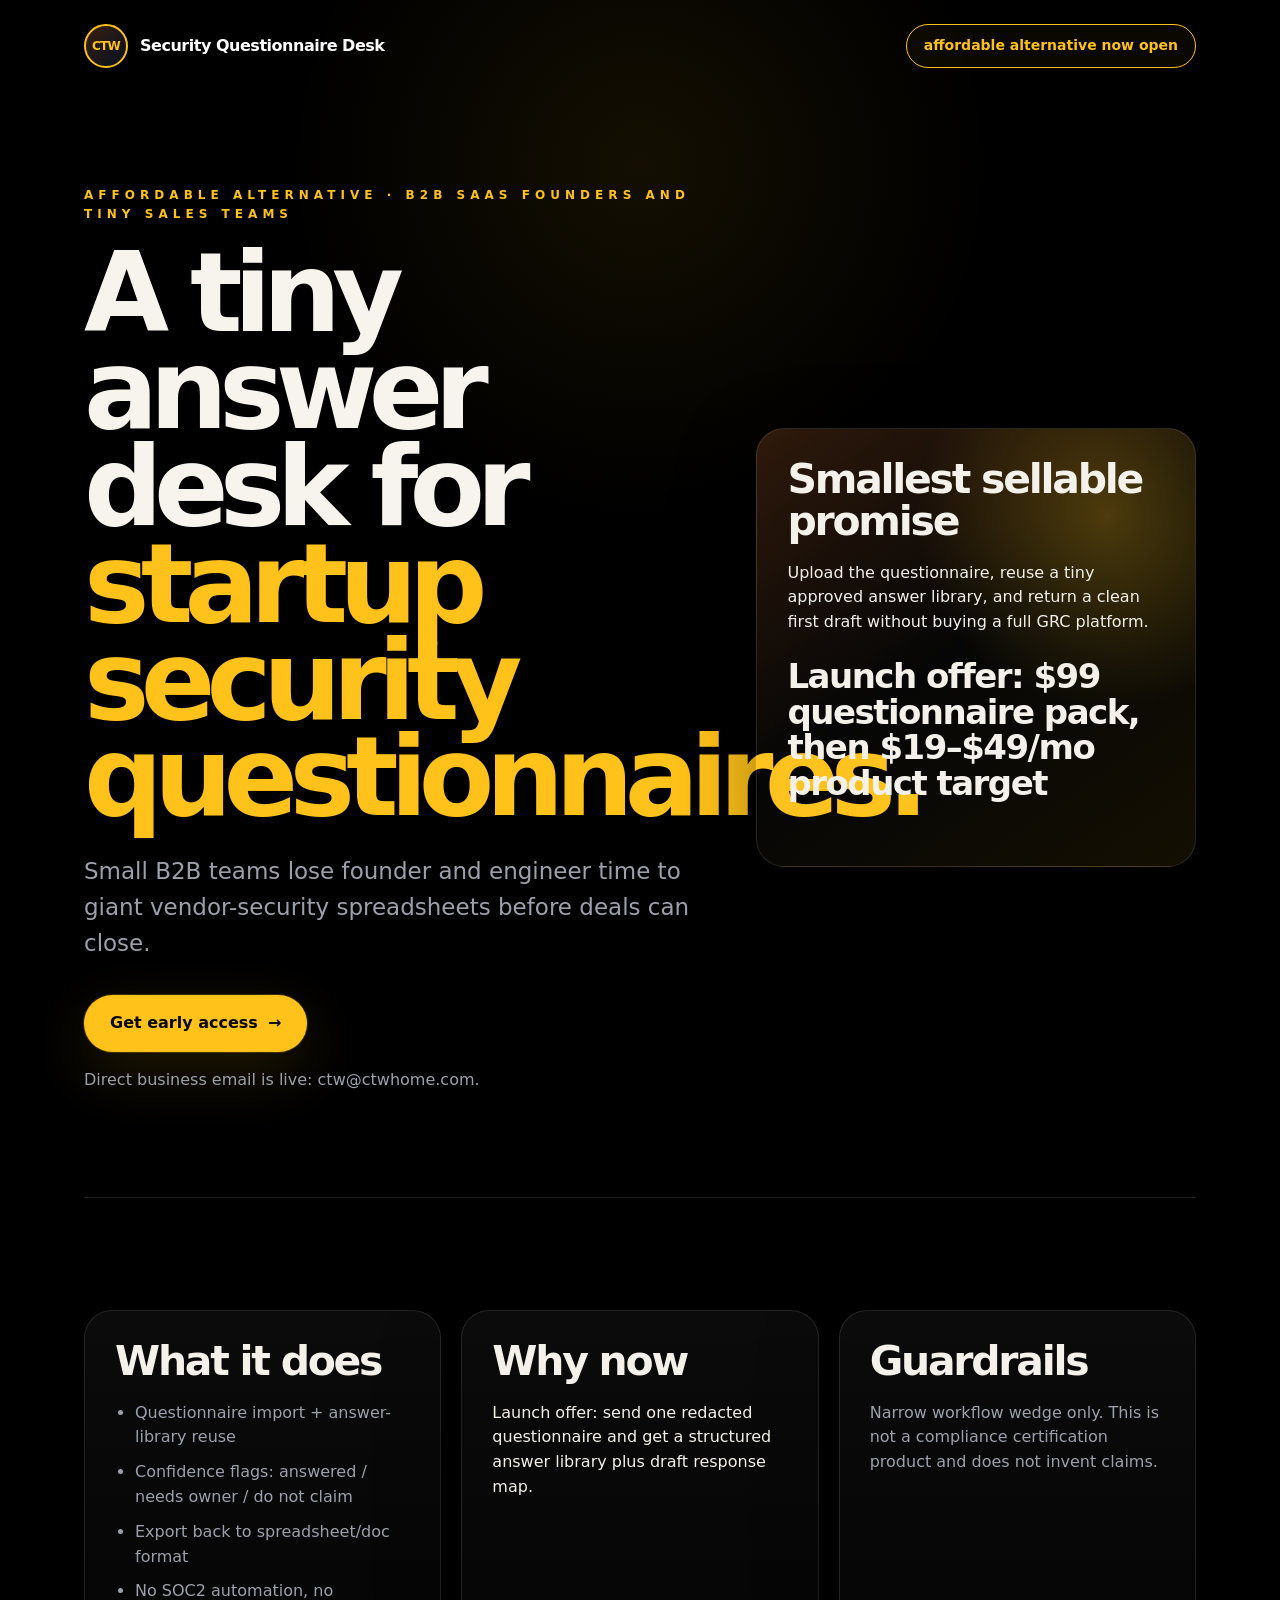
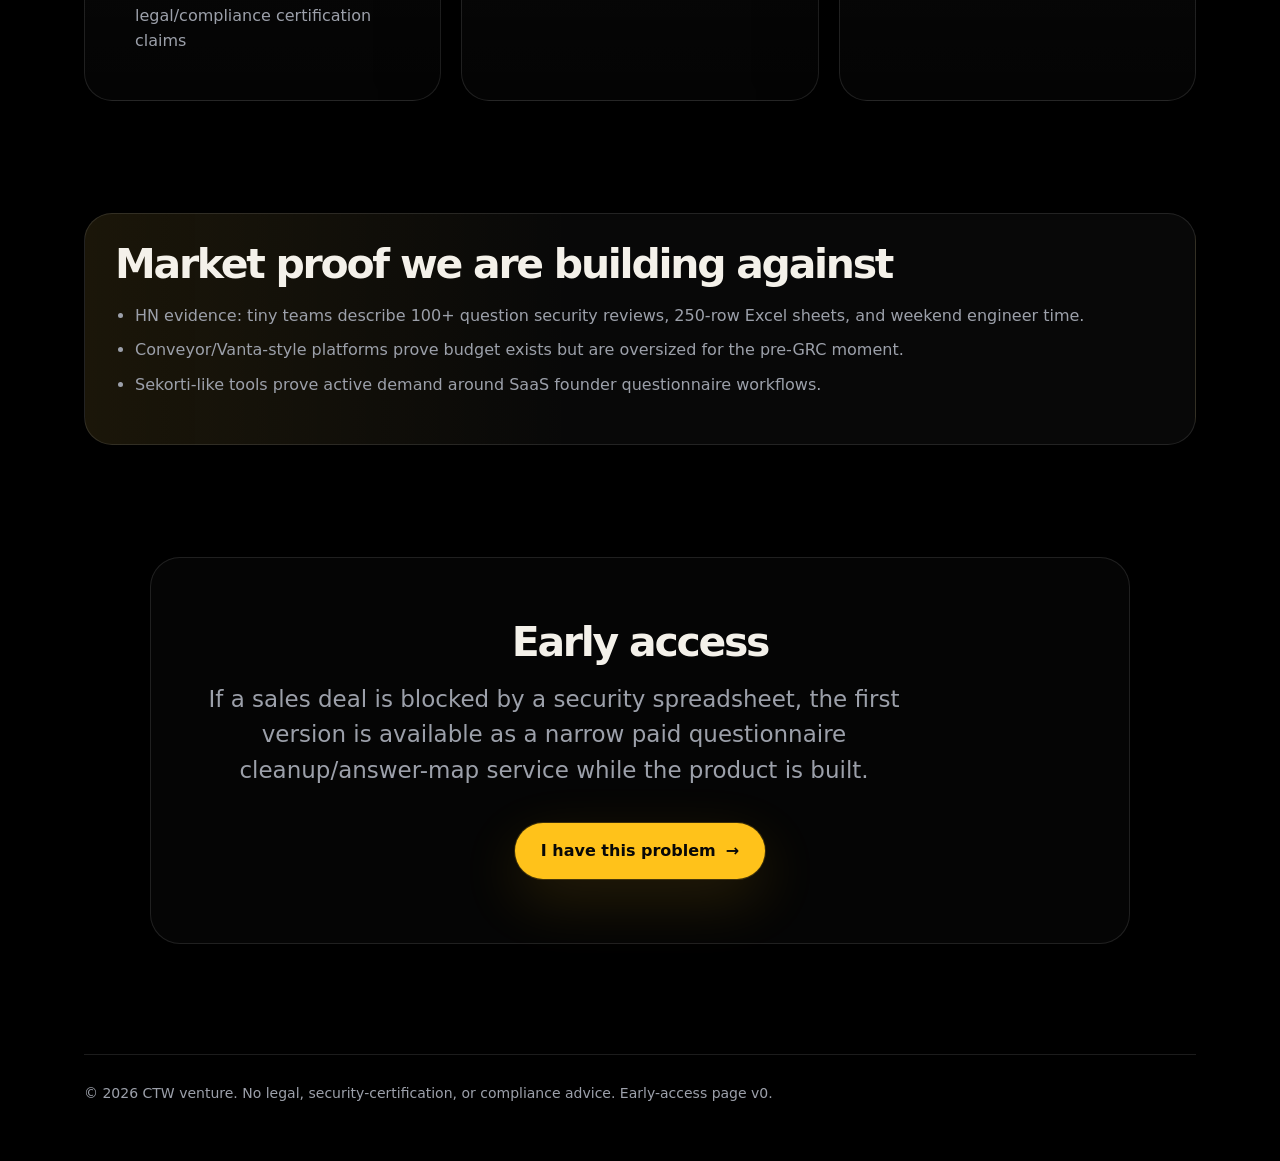
==== index.html @ b9620158 "Match CTW Studio design language" ====
<!doctype html>
<html lang="en">
<head>
  <meta charset="utf-8" />
  <meta name="viewport" content="width=device-width, initial-scale=1" />
  <title>Security Questionnaire Desk — Tiny startup questionnaire answer desk</title>
  <meta name="description" content="A tiny answer desk for B2B SaaS founders and small teams drowning in vendor security questionnaires." />
  <link rel="stylesheet" href="styles.css" />
</head>
<body>
  <main class="wrap">
    <nav><div class="logo">Security Questionnaire Desk</div><div class="pill">affordable alternative now open</div></nav>
    <section class="hero">
      <div>
        <p class="status">Affordable alternative · B2B SaaS founders and tiny sales teams</p>
        <h1>A tiny answer desk for <span class="accent">startup security questionnaires.</span></h1>
        <p class="lead">Small B2B teams lose founder and engineer time to giant vendor-security spreadsheets before deals can close.</p>
        <a class="cta" href="mailto:ctw@ctwhome.com?subject=Security%20Questionnaire%20Desk%20early%20access">Get early access</a>
        <p class="muted">Direct business email is live: ctw@ctwhome.com.</p>
      </div>
      <aside class="card">
        <h2>Smallest sellable promise</h2>
        <p>Upload the questionnaire, reuse a tiny approved answer library, and return a clean first draft without buying a full GRC platform.</p>
        <p class="price">Launch offer: $99 questionnaire pack, then $19–$49/mo product target</p>
      </aside>
    </section>
    <section class="grid section">
      <div class="card"><h2>What it does</h2><ul><li>Questionnaire import + answer-library reuse</li><li>Confidence flags: answered / needs owner / do not claim</li><li>Export back to spreadsheet/doc format</li><li>No SOC2 automation, no legal/compliance certification claims</li></ul></div>
      <div class="card"><h2>Why now</h2><p>Launch offer: send one redacted questionnaire and get a structured answer library plus draft response map.</p></div>
      <div class="card"><h2>Guardrails</h2><p class="muted">Narrow workflow wedge only. This is not a compliance certification product and does not invent claims.</p></div>
    </section>
    <section class="section card">
      <h2>Market proof we are building against</h2>
      <ul><li>HN evidence: tiny teams describe 100+ question security reviews, 250-row Excel sheets, and weekend engineer time.</li><li>Conveyor/Vanta-style platforms prove budget exists but are oversized for the pre-GRC moment.</li><li>Sekorti-like tools prove active demand around SaaS founder questionnaire workflows.</li></ul>
    </section>
    <section class="section">
      <h2>Early access</h2>
      <p class="lead">If a sales deal is blocked by a security spreadsheet, the first version is available as a narrow paid questionnaire cleanup/answer-map service while the product is built.</p>
      <a class="cta" href="mailto:ctw@ctwhome.com?subject=Security%20Questionnaire%20Desk%20early%20access">I have this problem</a>
    </section>
    <div class="footer">© 2026 CTW venture. No legal, security-certification, or compliance advice. Early-access page v0.</div>
  </main>
</body>
</html>
---- styles.css ----
:root {
  color-scheme: dark;
  --bg: #000;
  --panel: #121316;
  --panel-soft: #080808;
  --text: #f4f1ea;
  --muted: #9ca0aa;
  --line: rgba(255, 255, 255, .11);
  --accent: #ffc21a;
  --accent-2: #ff8a3d;
  --green: #38d77a;
}

* { box-sizing: border-box; }
html { scroll-behavior: smooth; }
body {
  margin: 0;
  font-family: Inter, ui-sans-serif, system-ui, -apple-system, BlinkMacSystemFont, "Segoe UI", sans-serif;
  background:
    radial-gradient(circle at 50% 6%, rgba(255, 194, 26, .08), transparent 22rem),
    #000;
  color: var(--text);
  line-height: 1.55;
}

a { color: inherit; }
.wrap { max-width: 1160px; margin: auto; padding: 24px 24px 56px; }
nav {
  display: flex;
  justify-content: space-between;
  gap: 16px;
  align-items: center;
  margin-bottom: 118px;
}
.logo {
  display: flex;
  align-items: center;
  gap: 12px;
  font-weight: 800;
  letter-spacing: -.03em;
  color: #fff;
}
.logo::before {
  content: "CTW";
  display: grid;
  place-items: center;
  width: 40px;
  height: 40px;
  border-radius: 999px;
  border: 2px solid var(--accent);
  background: linear-gradient(135deg, rgba(255, 138, 61, .22), rgba(47, 120, 255, .14));
  color: var(--accent);
  font-size: 12px;
  letter-spacing: -.06em;
}
.pill {
  border: 1px solid var(--accent);
  border-radius: 999px;
  padding: 10px 17px;
  color: var(--accent);
  font-size: 14px;
  font-weight: 700;
  background: rgba(255, 194, 26, .04);
}
.hero {
  min-height: 570px;
  display: grid;
  grid-template-columns: minmax(0, 1.18fr) minmax(280px, .82fr);
  gap: 40px;
  align-items: center;
  padding-bottom: 88px;
  border-bottom: 1px solid var(--line);
}
h1 {
  max-width: 980px;
  font-size: clamp(56px, 8.6vw, 116px);
  line-height: .88;
  letter-spacing: -.08em;
  margin: 0 0 28px;
  color: #f7f4ee;
}
.accent { color: var(--accent); }
.lead {
  font-size: clamp(18px, 2.1vw, 23px);
  color: var(--muted);
  max-width: 750px;
  margin: 0 0 6px;
}
.cta {
  display: inline-flex;
  align-items: center;
  gap: 10px;
  background: var(--accent);
  color: #080808;
  text-decoration: none;
  font-weight: 850;
  border-radius: 999px;
  padding: 16px 26px;
  margin-top: 28px;
  box-shadow: 0 0 0 1px rgba(255, 194, 26, .2), 0 20px 60px rgba(255, 194, 26, .14);
}
.cta::after { content: "→"; }
.card {
  background: linear-gradient(180deg, rgba(255, 255, 255, .045), rgba(255, 255, 255, .015));
  border: 1px solid var(--line);
  border-radius: 28px;
  padding: 30px;
  box-shadow: 0 24px 80px rgba(0, 0, 0, .36);
}
.hero .card {
  background:
    radial-gradient(circle at 80% 20%, rgba(255, 194, 26, .28), transparent 12rem),
    linear-gradient(145deg, rgba(255, 138, 61, .18), rgba(255,255,255,.025) 48%, rgba(255,194,26,.08));
}
.grid {
  display: grid;
  grid-template-columns: repeat(3, 1fr);
  gap: 20px;
  margin-top: 32px;
}
.section { margin-top: 112px; }
h2 {
  font-size: clamp(28px, 3.2vw, 44px);
  line-height: 1.02;
  letter-spacing: -.055em;
  margin: 0 0 18px;
}
ul { padding-left: 20px; color: var(--muted); }
li + li { margin-top: 10px; }
.muted { color: var(--muted); }
.status {
  margin: 0 0 22px;
  font-size: 12px;
  font-weight: 800;
  letter-spacing: .42em;
  text-transform: uppercase;
  color: var(--accent);
}
.price {
  margin-top: 24px;
  font-size: clamp(24px, 3vw, 34px);
  line-height: 1.05;
  letter-spacing: -.045em;
  font-weight: 850;
}
.footer {
  margin-top: 110px;
  color: var(--muted);
  font-size: 14px;
  border-top: 1px solid var(--line);
  padding-top: 28px;
}
.section.card {
  background:
    linear-gradient(90deg, rgba(255, 194, 26, .08), transparent 44%),
    var(--panel-soft);
}
.section:not(.card):last-of-type {
  max-width: 980px;
  margin-left: auto;
  margin-right: auto;
  padding: 64px 28px;
  border: 1px solid var(--line);
  border-radius: 30px;
  text-align: center;
  background: rgba(255,255,255,.018);
}
@media (max-width: 860px) {
  .wrap { padding: 20px 18px 44px; }
  nav { margin-bottom: 74px; align-items: flex-start; flex-direction: column; }
  .hero, .grid { grid-template-columns: 1fr; }
  .hero { min-height: auto; padding-bottom: 64px; }
  h1 { font-size: clamp(48px, 15vw, 76px); }
  .section { margin-top: 74px; }
}
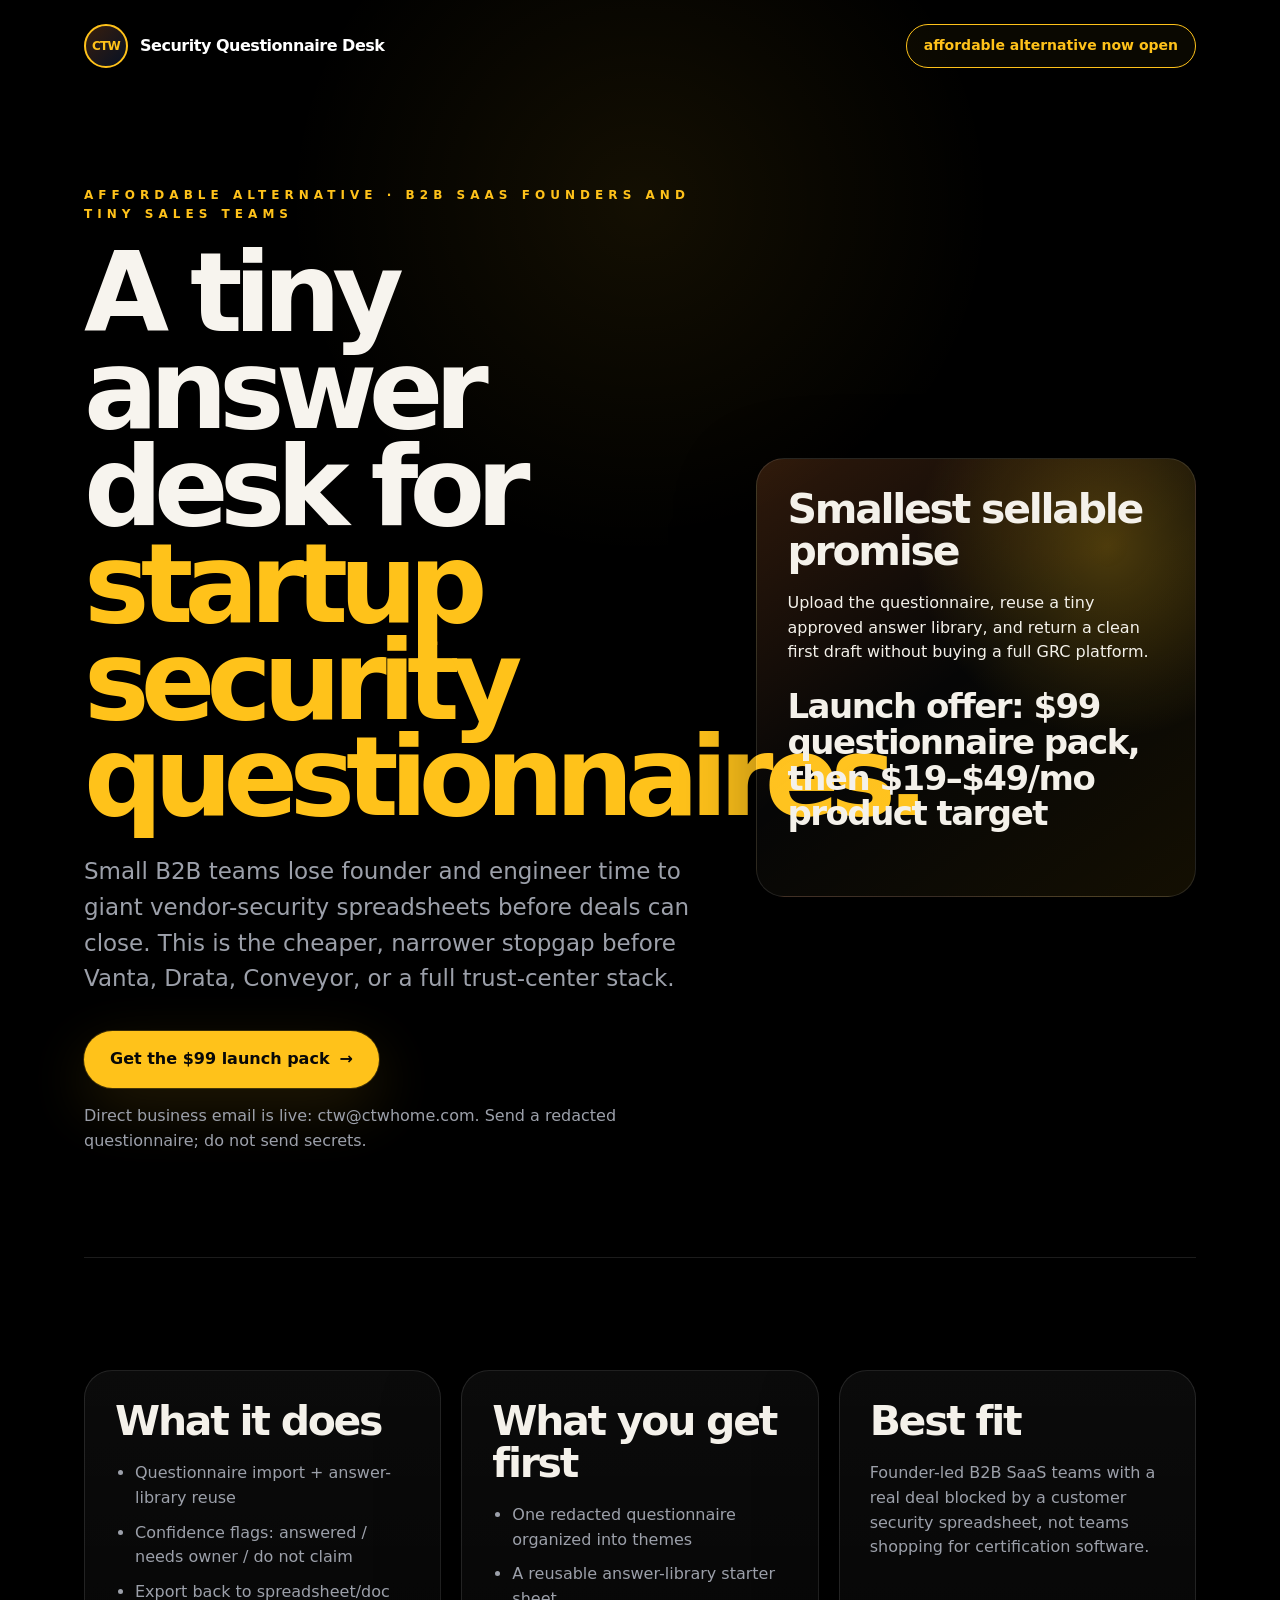
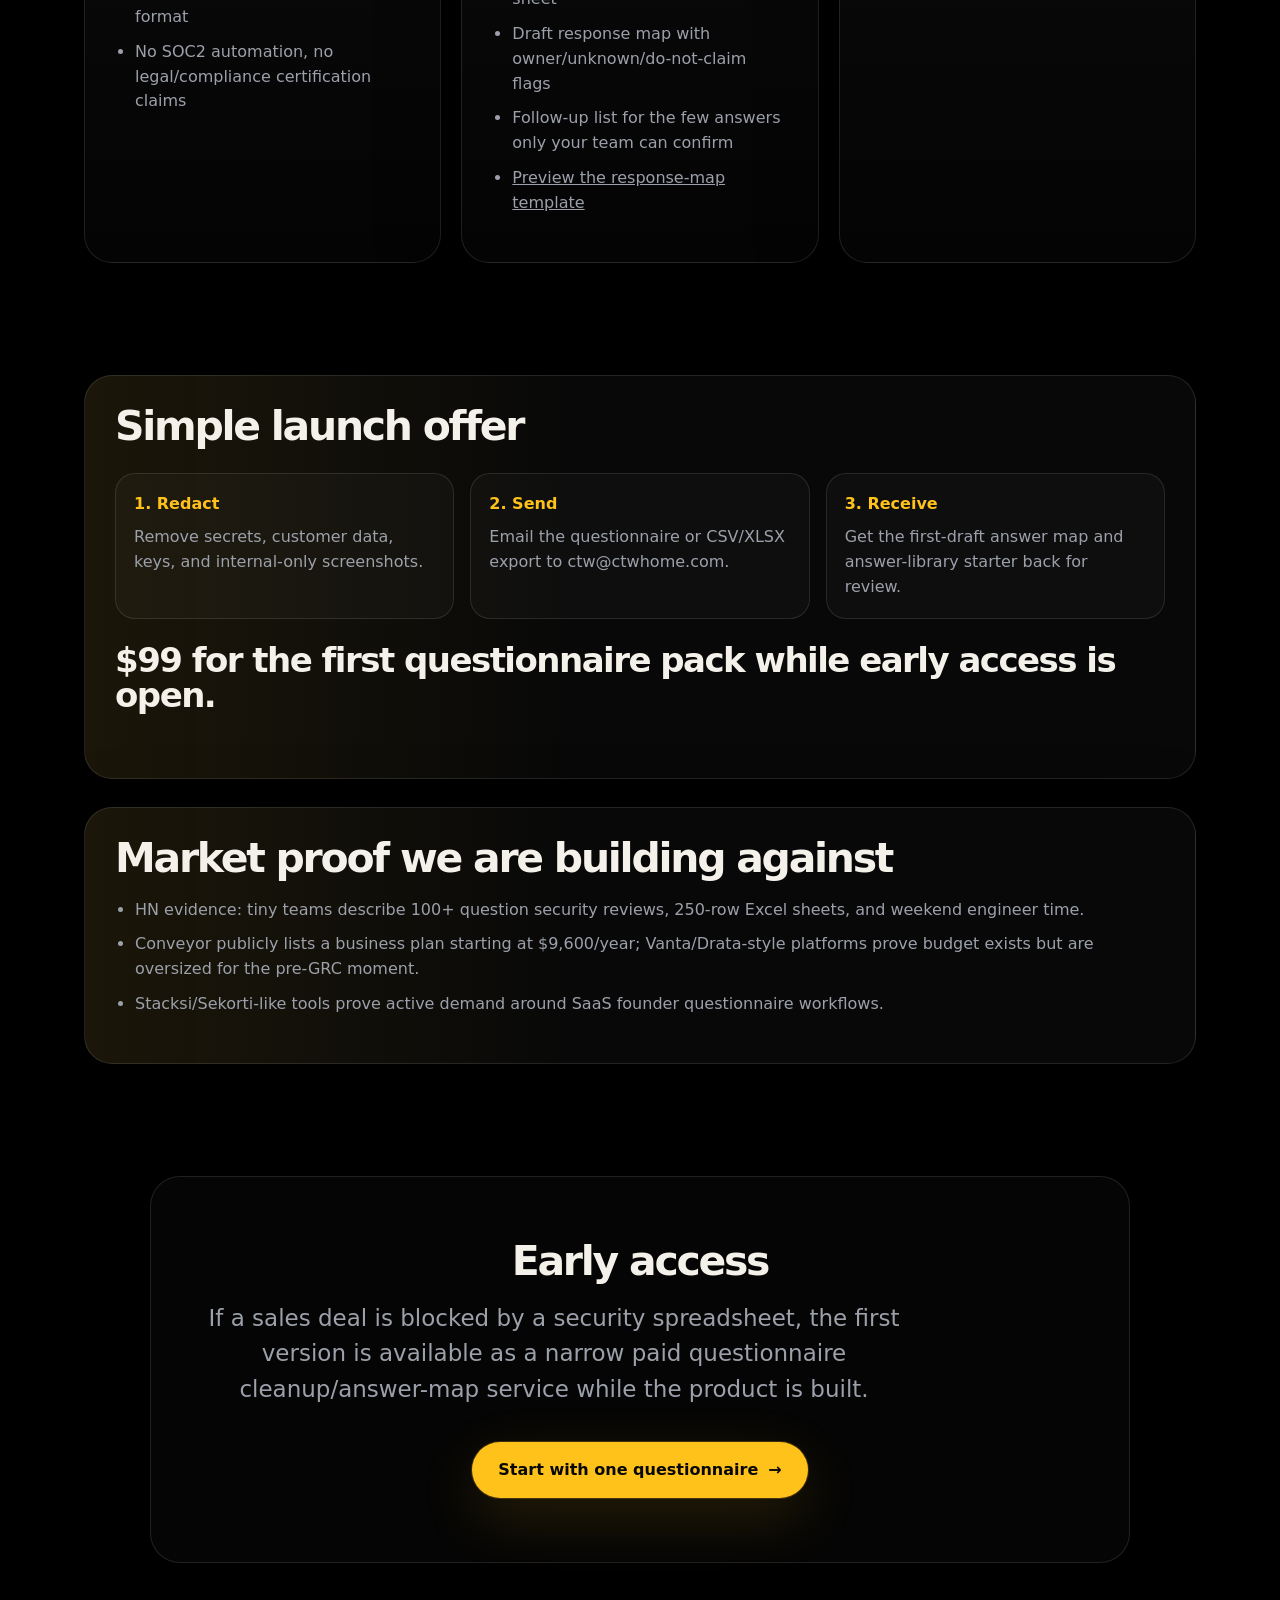
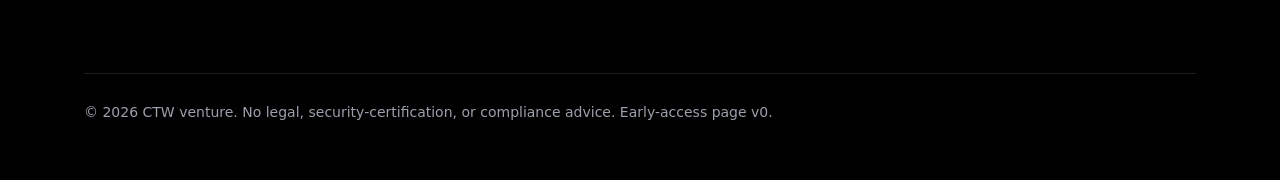
==== commit 802b0102: "Sharpen questionnaire desk launch offer" ====
--- a/index.html
+++ b/index.html
@@ -5,7 +5,7 @@
   <meta name="viewport" content="width=device-width, initial-scale=1" />
   <title>Security Questionnaire Desk — Tiny startup questionnaire answer desk</title>
   <meta name="description" content="A tiny answer desk for B2B SaaS founders and small teams drowning in vendor security questionnaires." />
-  <link rel="stylesheet" href="styles.css" />
+  <link rel="stylesheet" href="styles.css?v=ctw-studio-20260621" />
 </head>
 <body>
   <main class="wrap">
@@ -14,9 +14,9 @@
       <div>
         <p class="status">Affordable alternative · B2B SaaS founders and tiny sales teams</p>
         <h1>A tiny answer desk for <span class="accent">startup security questionnaires.</span></h1>
-        <p class="lead">Small B2B teams lose founder and engineer time to giant vendor-security spreadsheets before deals can close.</p>
-        <a class="cta" href="mailto:ctw@ctwhome.com?subject=Security%20Questionnaire%20Desk%20early%20access">Get early access</a>
-        <p class="muted">Direct business email is live: ctw@ctwhome.com.</p>
+        <p class="lead">Small B2B teams lose founder and engineer time to giant vendor-security spreadsheets before deals can close. This is the cheaper, narrower stopgap before Vanta, Drata, Conveyor, or a full trust-center stack.</p>
+        <a class="cta" href="mailto:ctw@ctwhome.com?subject=Security%20Questionnaire%20Desk%20launch%20pack&body=I%20have%20a%20customer%20security%20questionnaire%20blocking%20a%20deal.%20Can%20you%20help%20turn%20a%20redacted%20copy%20into%20an%20answer%20map%3F">Get the $99 launch pack</a>
+        <p class="muted">Direct business email is live: ctw@ctwhome.com. Send a redacted questionnaire; do not send secrets.</p>
       </div>
       <aside class="card">
         <h2>Smallest sellable promise</h2>
@@ -26,17 +26,26 @@
     </section>
     <section class="grid section">
       <div class="card"><h2>What it does</h2><ul><li>Questionnaire import + answer-library reuse</li><li>Confidence flags: answered / needs owner / do not claim</li><li>Export back to spreadsheet/doc format</li><li>No SOC2 automation, no legal/compliance certification claims</li></ul></div>
-      <div class="card"><h2>Why now</h2><p>Launch offer: send one redacted questionnaire and get a structured answer library plus draft response map.</p></div>
-      <div class="card"><h2>Guardrails</h2><p class="muted">Narrow workflow wedge only. This is not a compliance certification product and does not invent claims.</p></div>
+      <div class="card"><h2>What you get first</h2><ul><li>One redacted questionnaire organized into themes</li><li>A reusable answer-library starter sheet</li><li>Draft response map with owner/unknown/do-not-claim flags</li><li>Follow-up list for the few answers only your team can confirm</li><li><a href="answer-map-template.csv">Preview the response-map template</a></li></ul></div>
+      <div class="card"><h2>Best fit</h2><p class="muted">Founder-led B2B SaaS teams with a real deal blocked by a customer security spreadsheet, not teams shopping for certification software.</p></div>
+    </section>
+    <section class="section card">
+      <h2>Simple launch offer</h2>
+      <div class="steps">
+        <div><strong>1. Redact</strong><span>Remove secrets, customer data, keys, and internal-only screenshots.</span></div>
+        <div><strong>2. Send</strong><span>Email the questionnaire or CSV/XLSX export to ctw@ctwhome.com.</span></div>
+        <div><strong>3. Receive</strong><span>Get the first-draft answer map and answer-library starter back for review.</span></div>
+      </div>
+      <p class="price">$99 for the first questionnaire pack while early access is open.</p>
     </section>
     <section class="section card">
       <h2>Market proof we are building against</h2>
-      <ul><li>HN evidence: tiny teams describe 100+ question security reviews, 250-row Excel sheets, and weekend engineer time.</li><li>Conveyor/Vanta-style platforms prove budget exists but are oversized for the pre-GRC moment.</li><li>Sekorti-like tools prove active demand around SaaS founder questionnaire workflows.</li></ul>
+      <ul><li>HN evidence: tiny teams describe 100+ question security reviews, 250-row Excel sheets, and weekend engineer time.</li><li>Conveyor publicly lists a business plan starting at $9,600/year; Vanta/Drata-style platforms prove budget exists but are oversized for the pre-GRC moment.</li><li>Stacksi/Sekorti-like tools prove active demand around SaaS founder questionnaire workflows.</li></ul>
     </section>
     <section class="section">
       <h2>Early access</h2>
       <p class="lead">If a sales deal is blocked by a security spreadsheet, the first version is available as a narrow paid questionnaire cleanup/answer-map service while the product is built.</p>
-      <a class="cta" href="mailto:ctw@ctwhome.com?subject=Security%20Questionnaire%20Desk%20early%20access">I have this problem</a>
+      <a class="cta" href="mailto:ctw@ctwhome.com?subject=Security%20Questionnaire%20Desk%20launch%20pack&body=I%20have%20a%20customer%20security%20questionnaire%20blocking%20a%20deal.%20Can%20you%20help%20turn%20a%20redacted%20copy%20into%20an%20answer%20map%3F">Start with one questionnaire</a>
     </section>
     <div class="footer">© 2026 CTW venture. No legal, security-certification, or compliance advice. Early-access page v0.</div>
   </main>
--- a/styles.css
+++ b/styles.css
@@ -155,6 +155,22 @@
     linear-gradient(90deg, rgba(255, 194, 26, .08), transparent 44%),
     var(--panel-soft);
 }
+.steps {
+  display: grid;
+  grid-template-columns: repeat(3, 1fr);
+  gap: 16px;
+  margin-top: 26px;
+}
+.steps div {
+  border: 1px solid var(--line);
+  border-radius: 20px;
+  padding: 18px;
+  background: rgba(255,255,255,.026);
+}
+.steps strong, .steps span { display: block; }
+.steps strong { color: var(--accent); margin-bottom: 8px; }
+.steps span { color: var(--muted); }
+.section.card + .section.card { margin-top: 28px; }
 .section:not(.card):last-of-type {
   max-width: 980px;
   margin-left: auto;
@@ -168,7 +184,7 @@
 @media (max-width: 860px) {
   .wrap { padding: 20px 18px 44px; }
   nav { margin-bottom: 74px; align-items: flex-start; flex-direction: column; }
-  .hero, .grid { grid-template-columns: 1fr; }
+  .hero, .grid, .steps { grid-template-columns: 1fr; }
   .hero { min-height: auto; padding-bottom: 64px; }
   h1 { font-size: clamp(48px, 15vw, 76px); }
   .section { margin-top: 74px; }
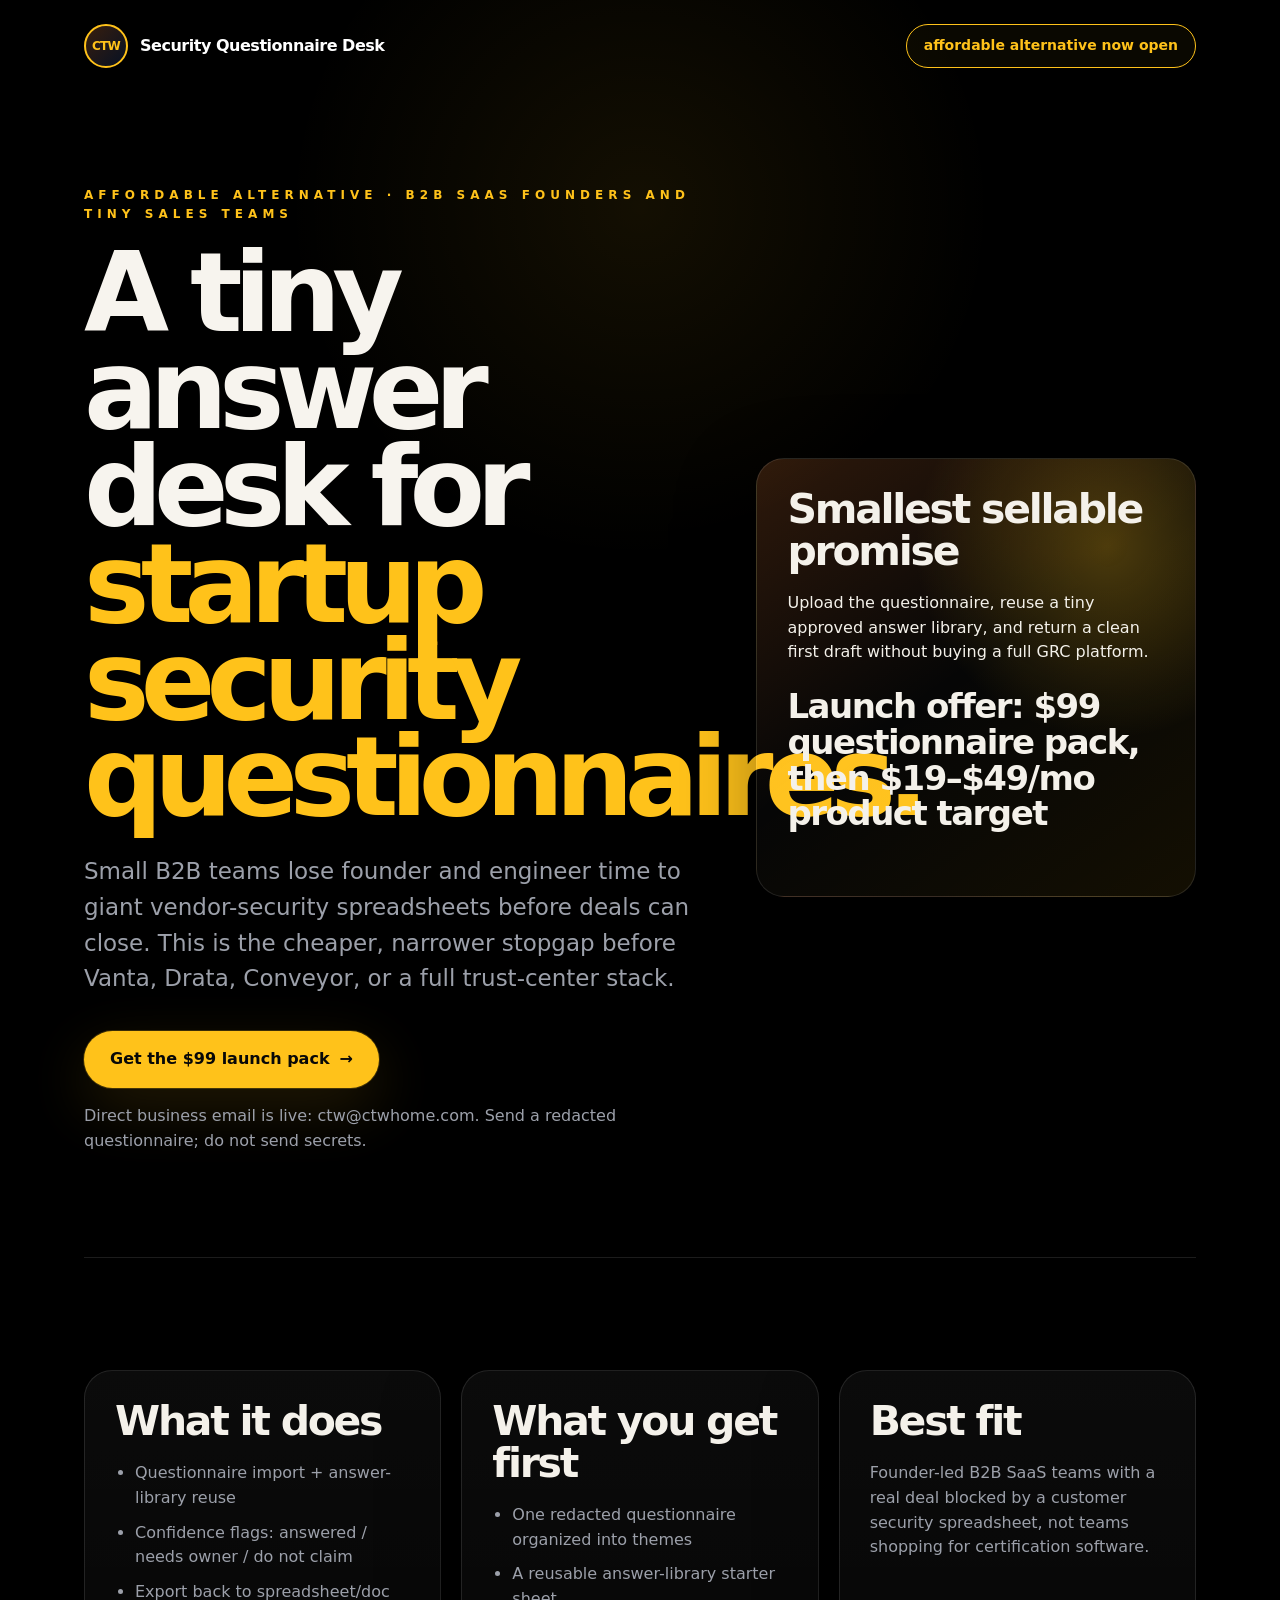
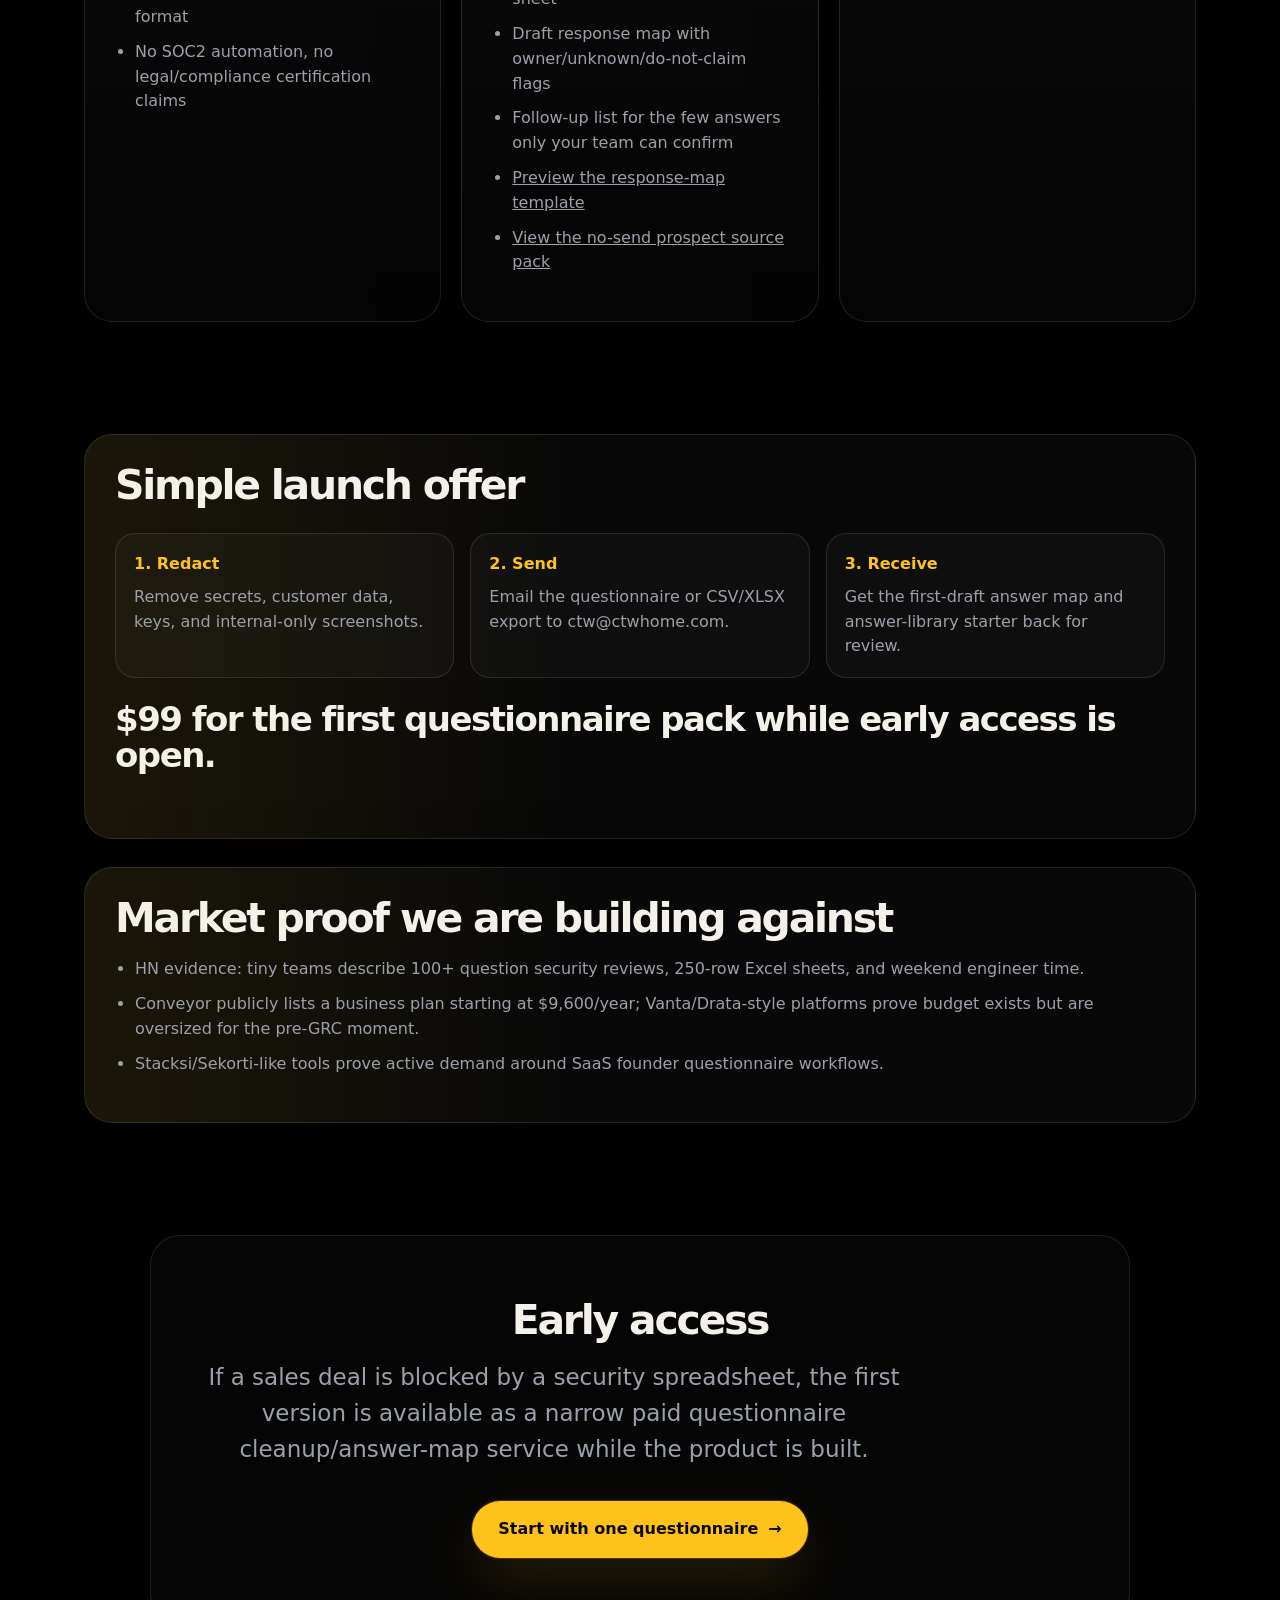
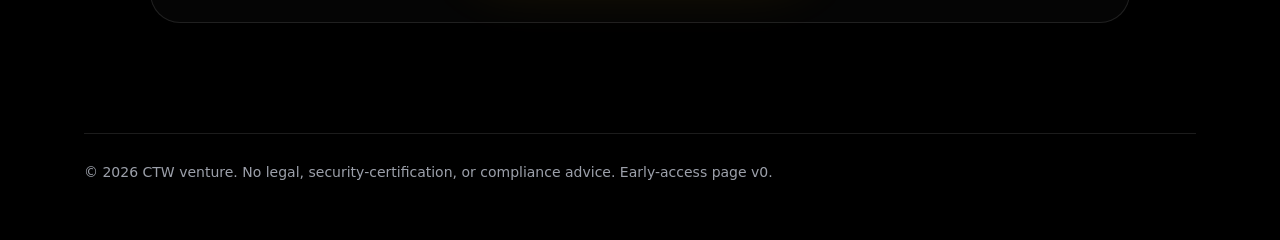
==== commit d4646ed4: "Add questionnaire desk prospect source pack" ====
--- a/index.html
+++ b/index.html
@@ -26,7 +26,7 @@
     </section>
     <section class="grid section">
       <div class="card"><h2>What it does</h2><ul><li>Questionnaire import + answer-library reuse</li><li>Confidence flags: answered / needs owner / do not claim</li><li>Export back to spreadsheet/doc format</li><li>No SOC2 automation, no legal/compliance certification claims</li></ul></div>
-      <div class="card"><h2>What you get first</h2><ul><li>One redacted questionnaire organized into themes</li><li>A reusable answer-library starter sheet</li><li>Draft response map with owner/unknown/do-not-claim flags</li><li>Follow-up list for the few answers only your team can confirm</li><li><a href="answer-map-template.csv">Preview the response-map template</a></li></ul></div>
+      <div class="card"><h2>What you get first</h2><ul><li>One redacted questionnaire organized into themes</li><li>A reusable answer-library starter sheet</li><li>Draft response map with owner/unknown/do-not-claim flags</li><li>Follow-up list for the few answers only your team can confirm</li><li><a href="answer-map-template.csv">Preview the response-map template</a></li><li><a href="prospect-source-pack-2026-06-22.md">View the no-send prospect source pack</a></li></ul></div>
       <div class="card"><h2>Best fit</h2><p class="muted">Founder-led B2B SaaS teams with a real deal blocked by a customer security spreadsheet, not teams shopping for certification software.</p></div>
     </section>
     <section class="section card">
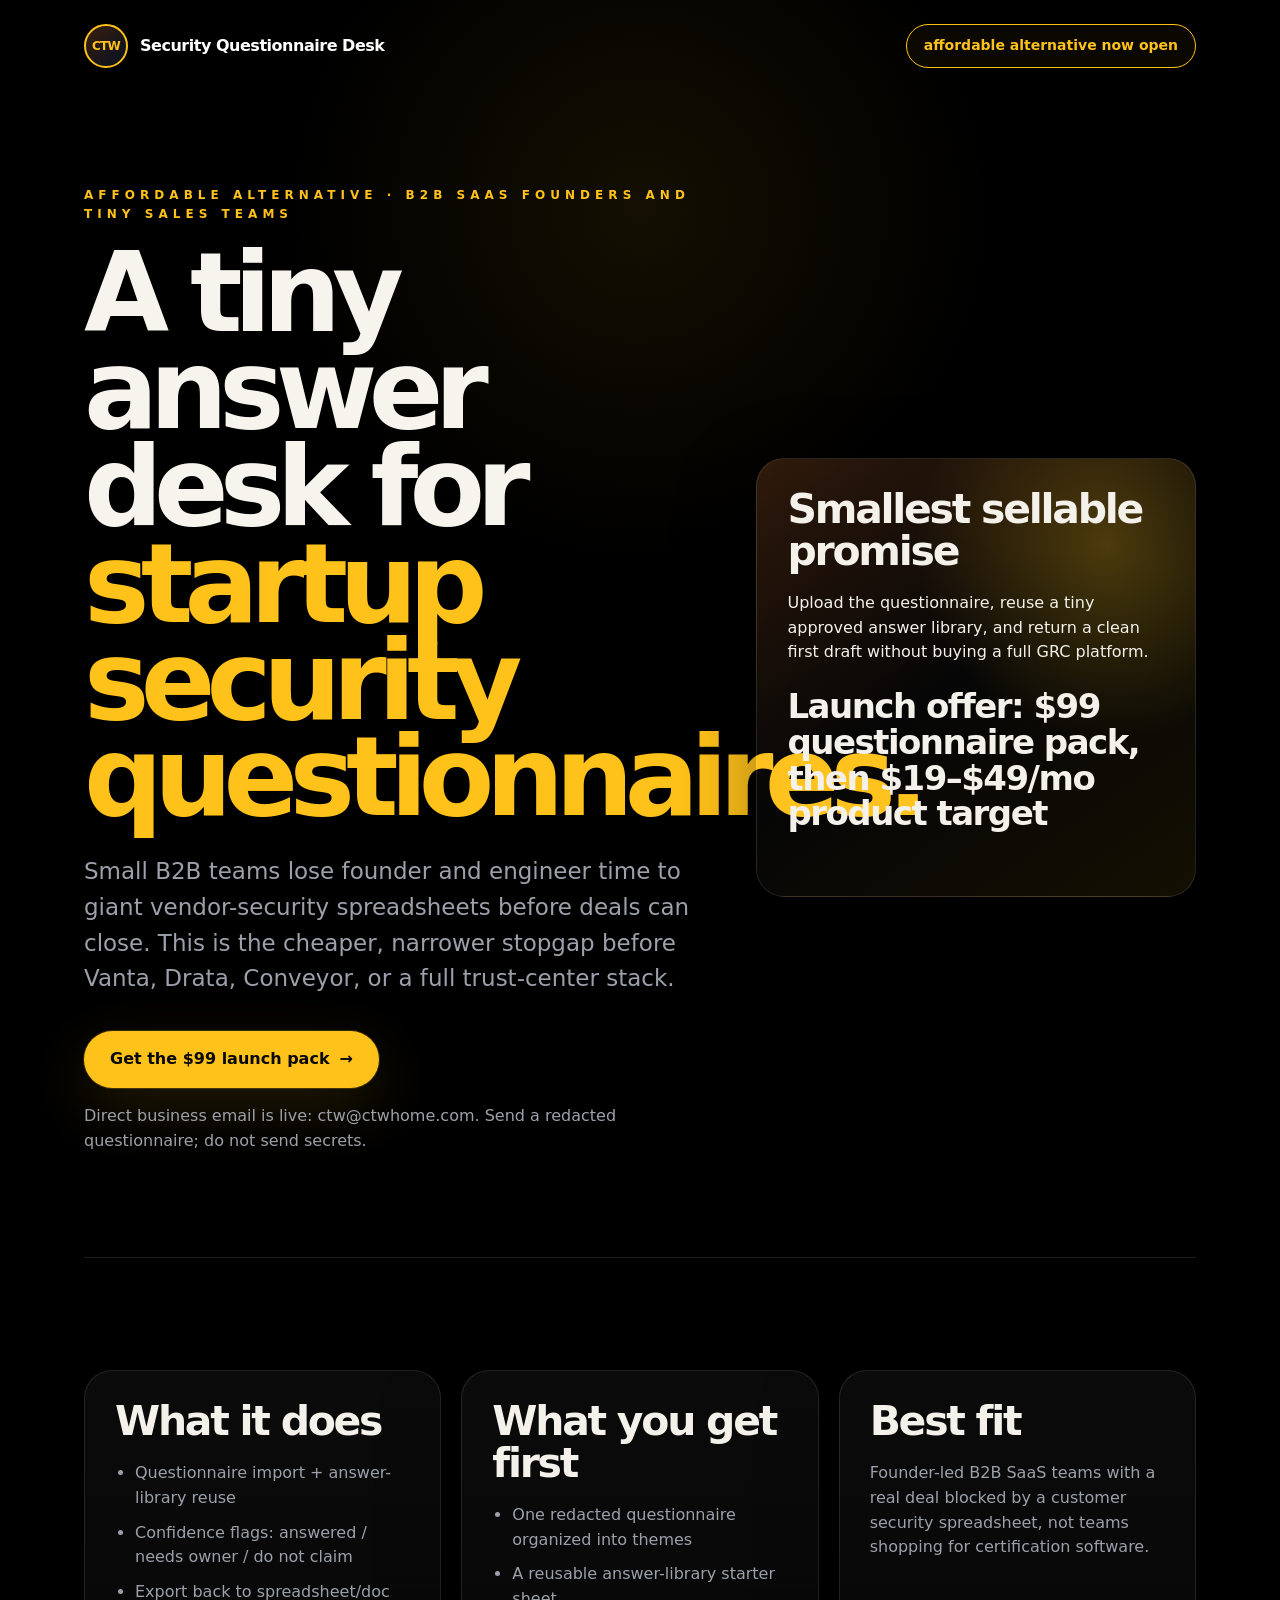
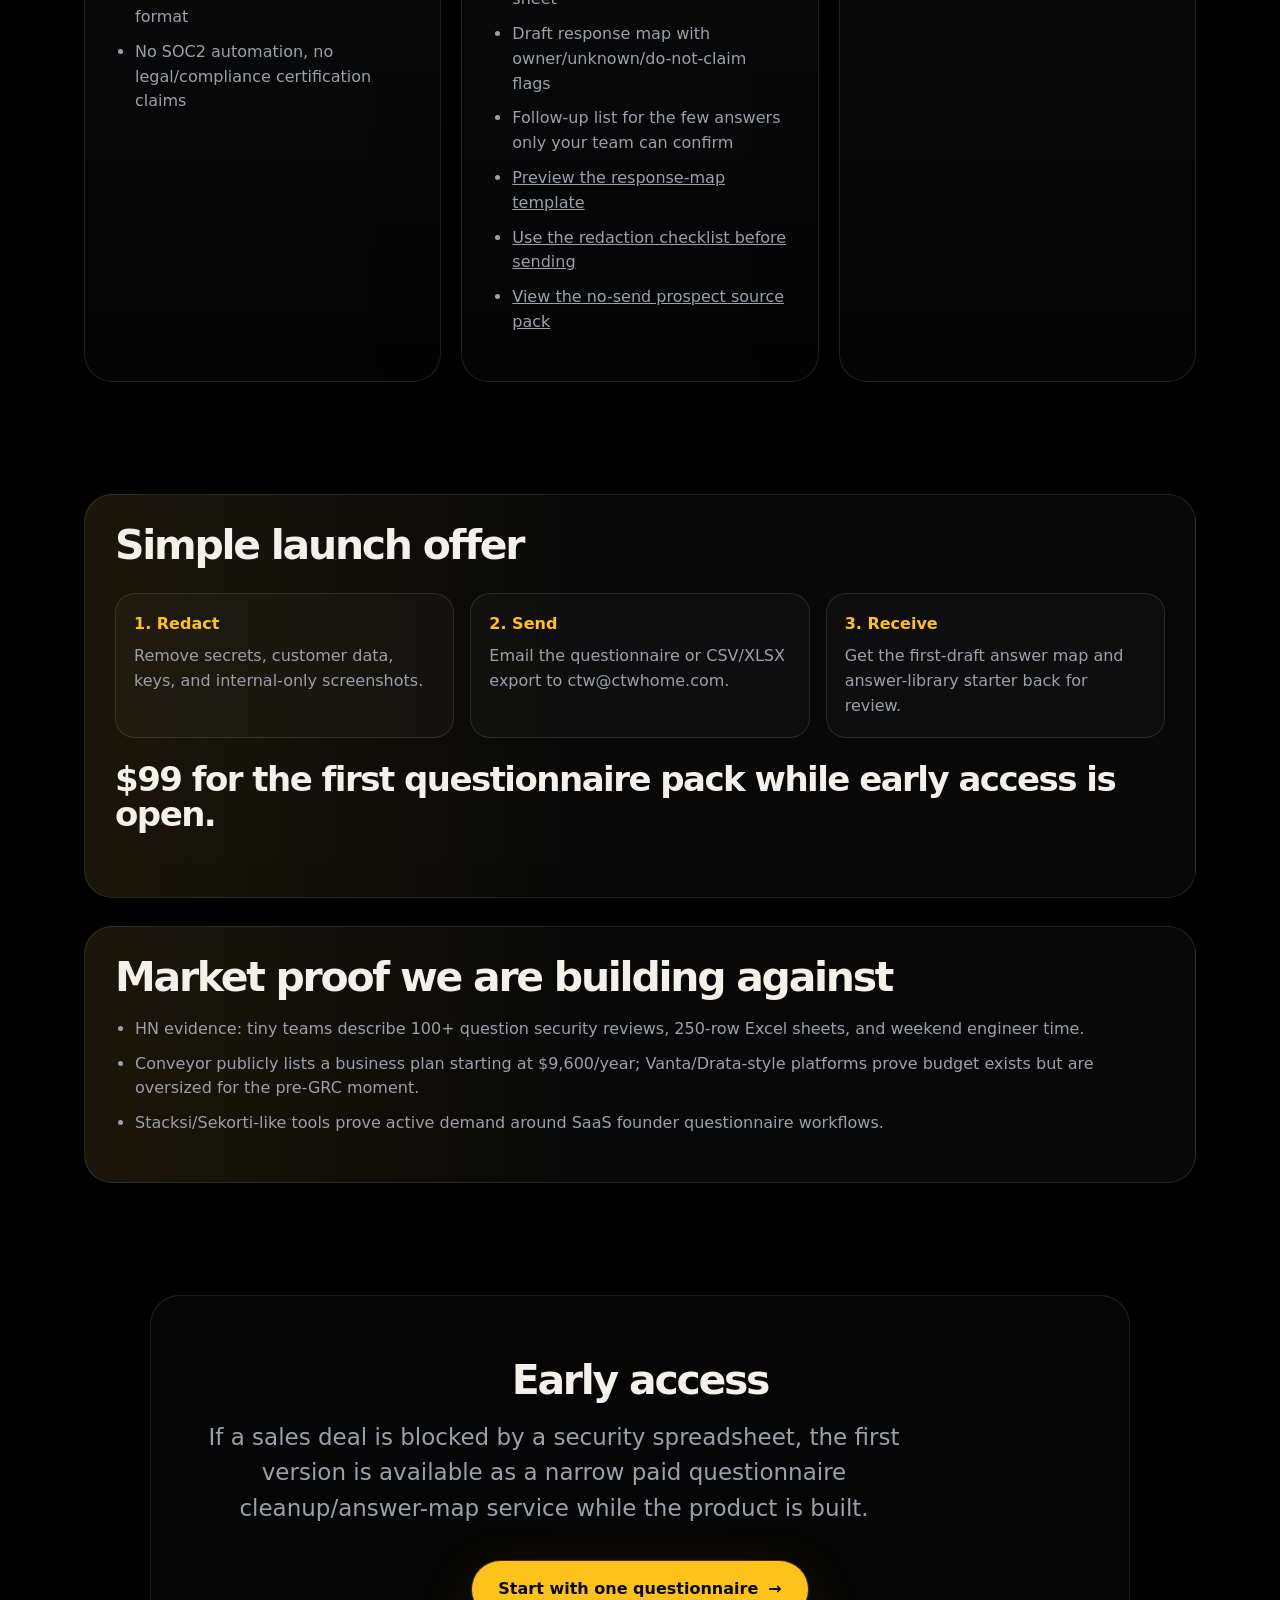
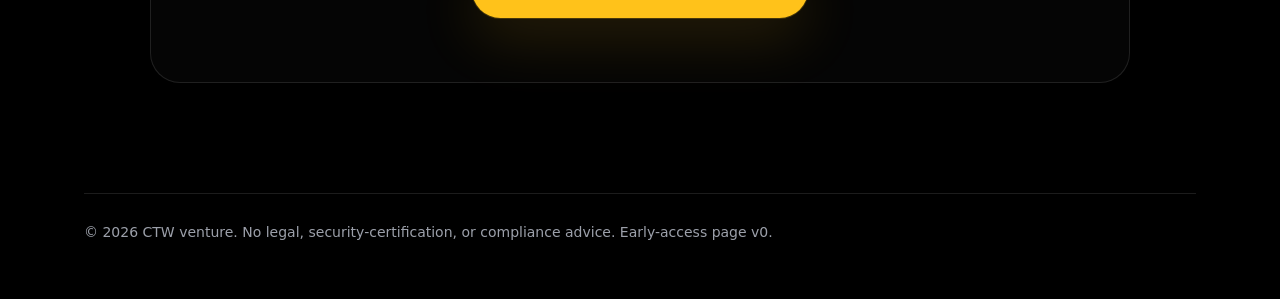
==== commit 7bda981f: "Add questionnaire redaction checklist" ====
--- a/index.html
+++ b/index.html
@@ -26,7 +26,7 @@
     </section>
     <section class="grid section">
       <div class="card"><h2>What it does</h2><ul><li>Questionnaire import + answer-library reuse</li><li>Confidence flags: answered / needs owner / do not claim</li><li>Export back to spreadsheet/doc format</li><li>No SOC2 automation, no legal/compliance certification claims</li></ul></div>
-      <div class="card"><h2>What you get first</h2><ul><li>One redacted questionnaire organized into themes</li><li>A reusable answer-library starter sheet</li><li>Draft response map with owner/unknown/do-not-claim flags</li><li>Follow-up list for the few answers only your team can confirm</li><li><a href="answer-map-template.csv">Preview the response-map template</a></li><li><a href="prospect-source-pack-2026-06-22.md">View the no-send prospect source pack</a></li></ul></div>
+      <div class="card"><h2>What you get first</h2><ul><li>One redacted questionnaire organized into themes</li><li>A reusable answer-library starter sheet</li><li>Draft response map with owner/unknown/do-not-claim flags</li><li>Follow-up list for the few answers only your team can confirm</li><li><a href="answer-map-template.csv">Preview the response-map template</a></li><li><a href="redaction-checklist.html">Use the redaction checklist before sending</a></li><li><a href="prospect-source-pack-2026-06-22.md">View the no-send prospect source pack</a></li></ul></div>
       <div class="card"><h2>Best fit</h2><p class="muted">Founder-led B2B SaaS teams with a real deal blocked by a customer security spreadsheet, not teams shopping for certification software.</p></div>
     </section>
     <section class="section card">
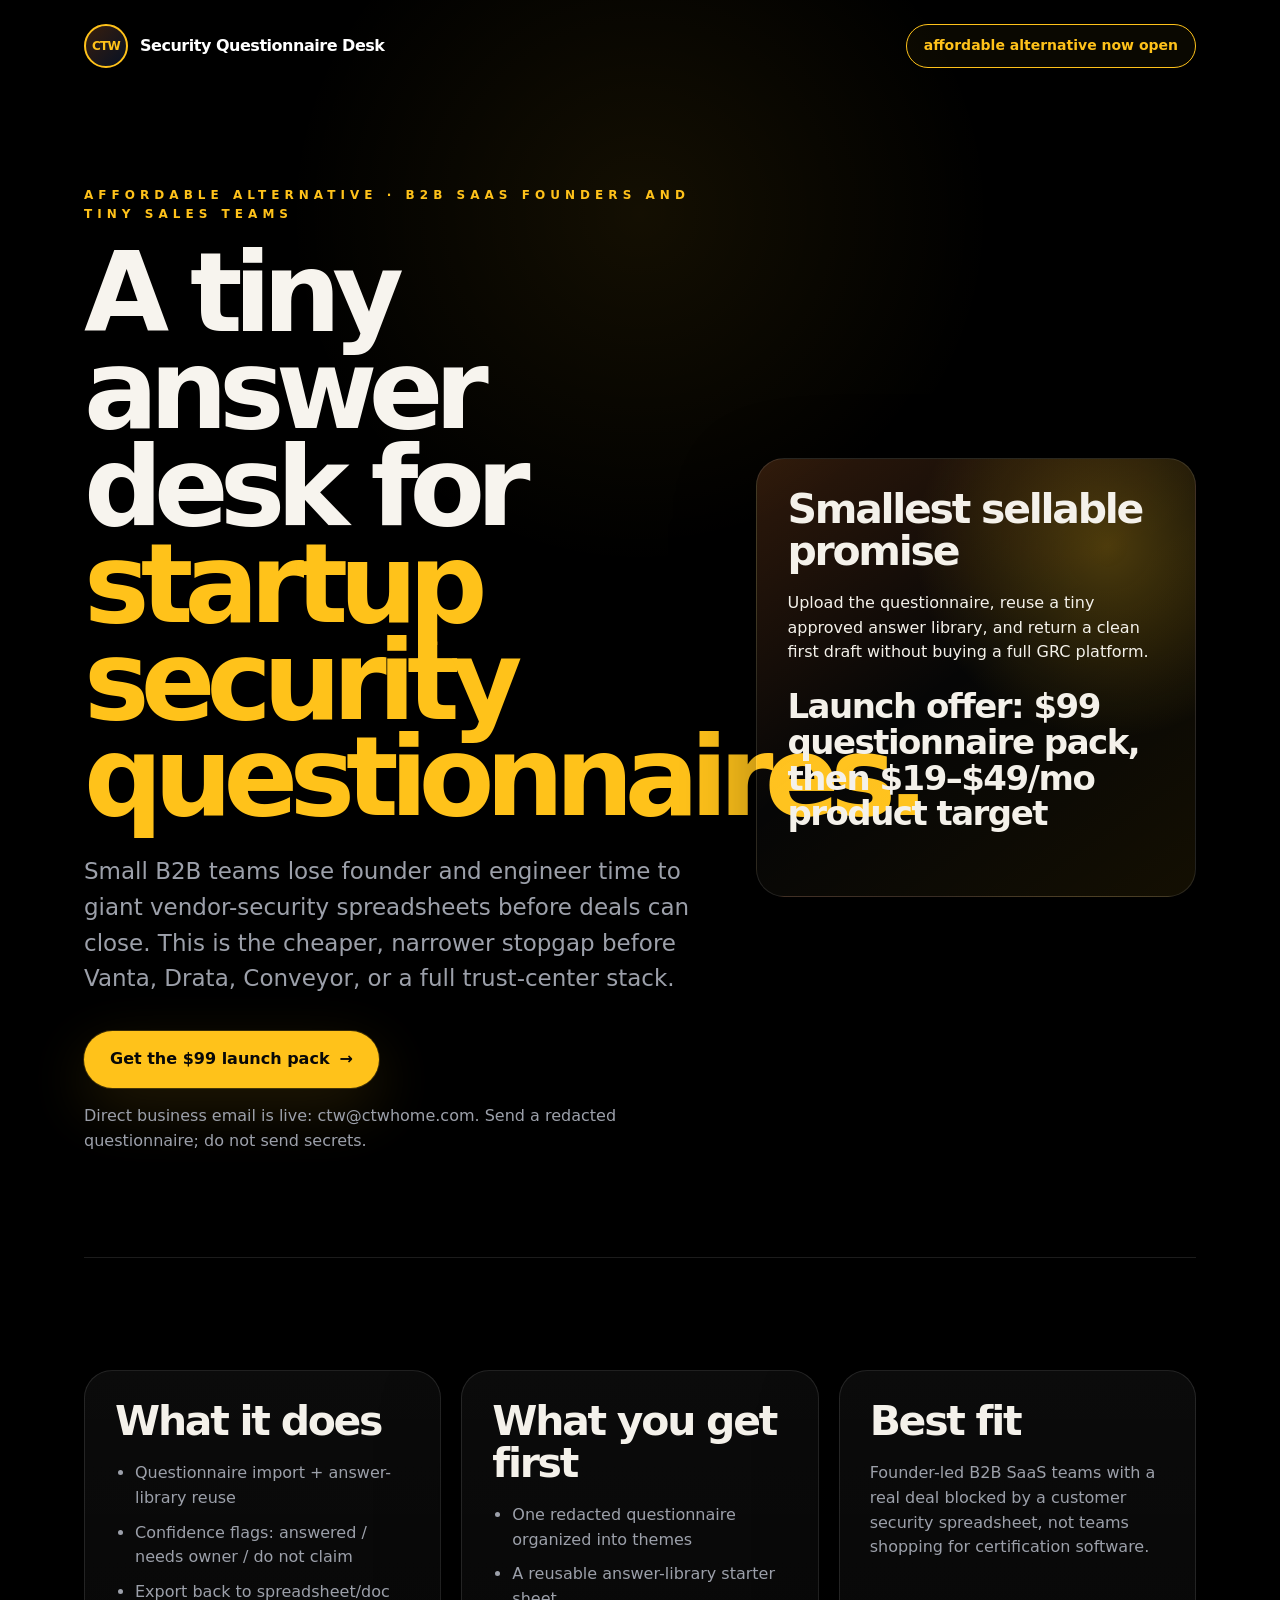
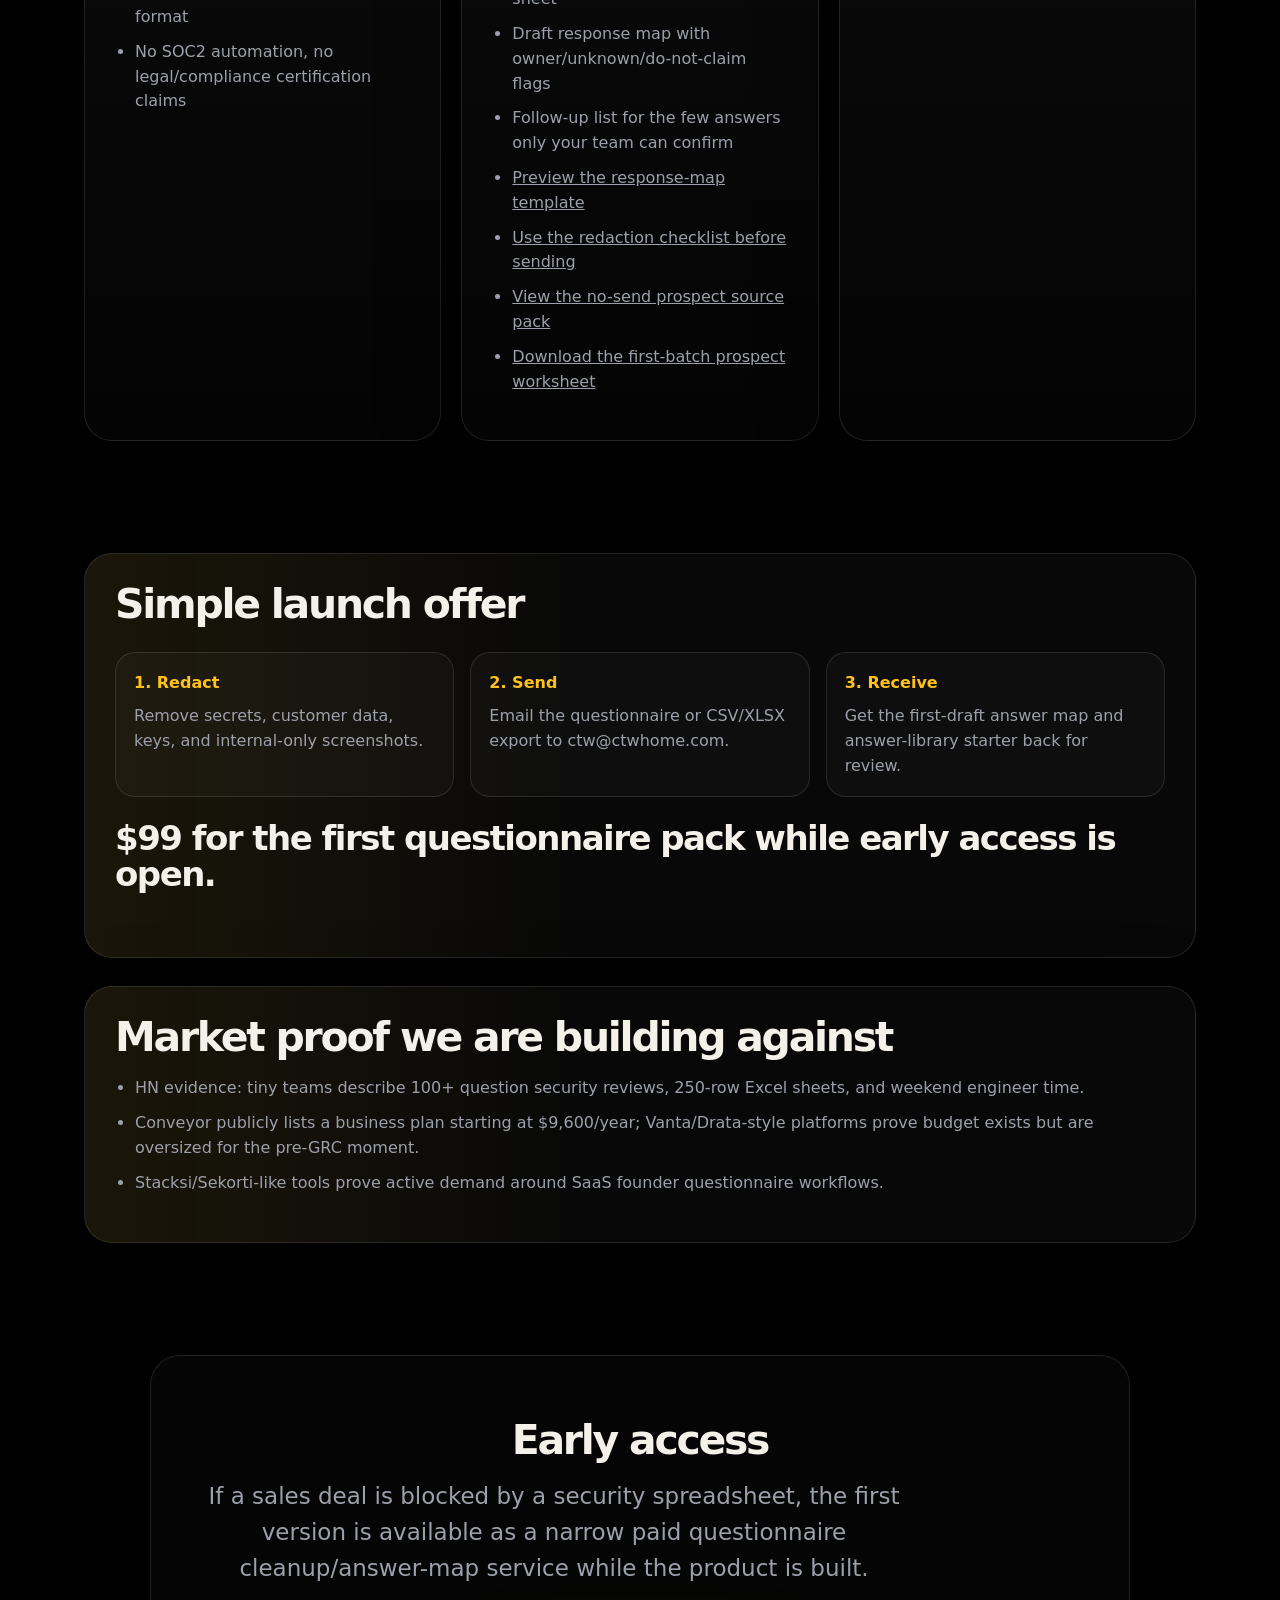
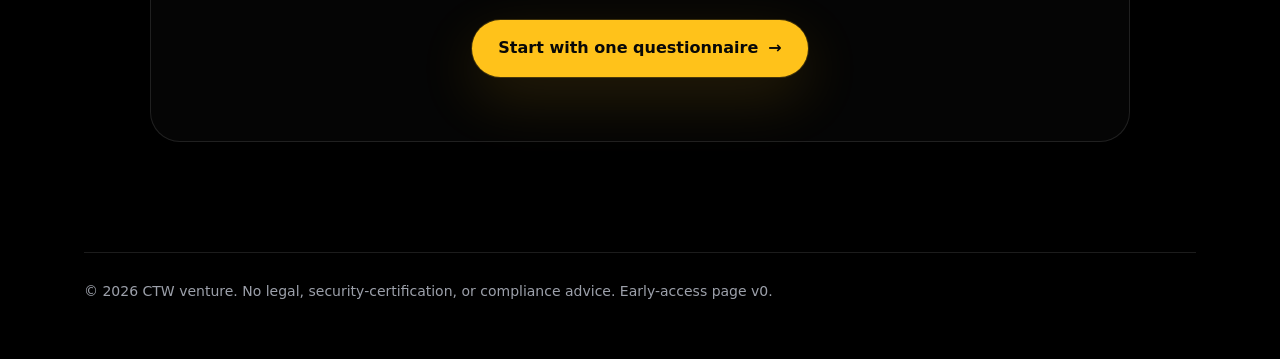
==== commit c546839d: "Add first batch prospect worksheet" ====
--- a/index.html
+++ b/index.html
@@ -26,7 +26,7 @@
     </section>
     <section class="grid section">
       <div class="card"><h2>What it does</h2><ul><li>Questionnaire import + answer-library reuse</li><li>Confidence flags: answered / needs owner / do not claim</li><li>Export back to spreadsheet/doc format</li><li>No SOC2 automation, no legal/compliance certification claims</li></ul></div>
-      <div class="card"><h2>What you get first</h2><ul><li>One redacted questionnaire organized into themes</li><li>A reusable answer-library starter sheet</li><li>Draft response map with owner/unknown/do-not-claim flags</li><li>Follow-up list for the few answers only your team can confirm</li><li><a href="answer-map-template.csv">Preview the response-map template</a></li><li><a href="redaction-checklist.html">Use the redaction checklist before sending</a></li><li><a href="prospect-source-pack-2026-06-22.md">View the no-send prospect source pack</a></li></ul></div>
+      <div class="card"><h2>What you get first</h2><ul><li>One redacted questionnaire organized into themes</li><li>A reusable answer-library starter sheet</li><li>Draft response map with owner/unknown/do-not-claim flags</li><li>Follow-up list for the few answers only your team can confirm</li><li><a href="answer-map-template.csv">Preview the response-map template</a></li><li><a href="redaction-checklist.html">Use the redaction checklist before sending</a></li><li><a href="prospect-source-pack-2026-06-22.md">View the no-send prospect source pack</a></li><li><a href="first-batch-prospect-worksheet-2026-06-22.csv">Download the first-batch prospect worksheet</a></li></ul></div>
       <div class="card"><h2>Best fit</h2><p class="muted">Founder-led B2B SaaS teams with a real deal blocked by a customer security spreadsheet, not teams shopping for certification software.</p></div>
     </section>
     <section class="section card">
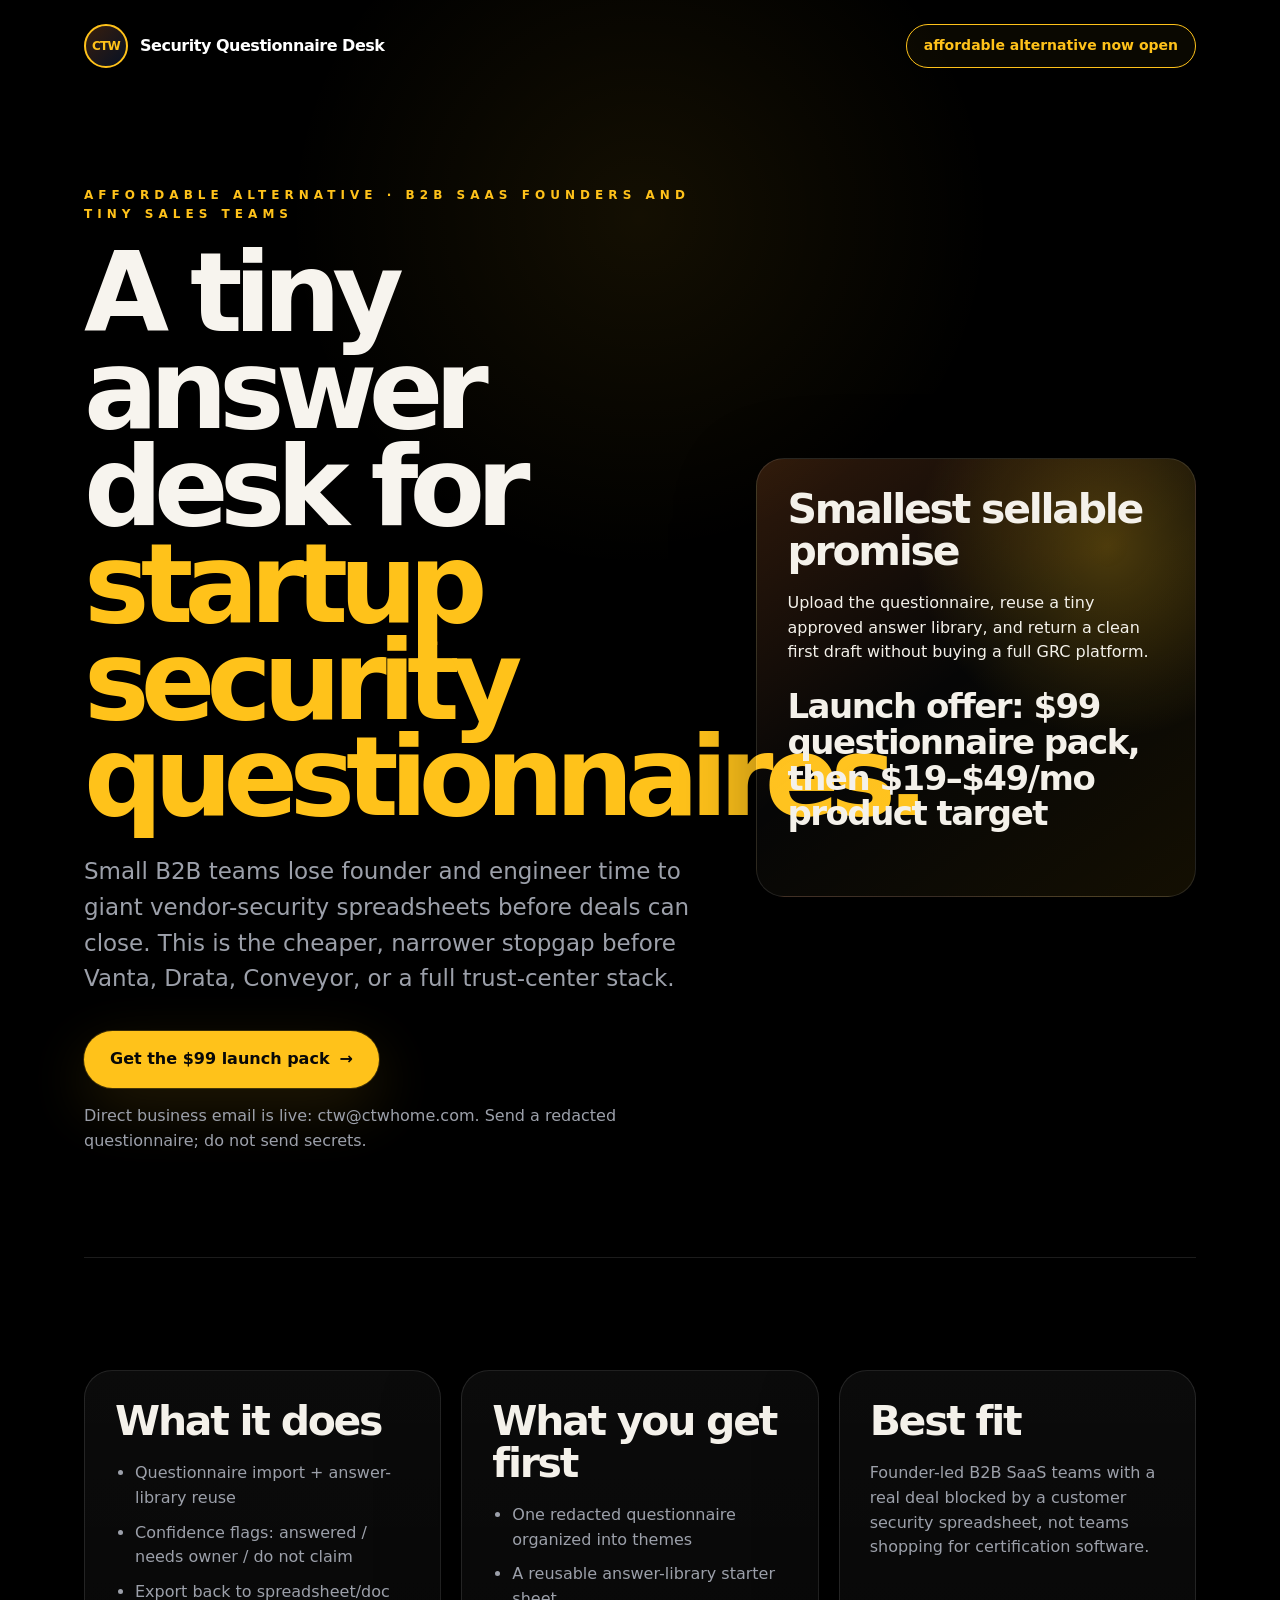
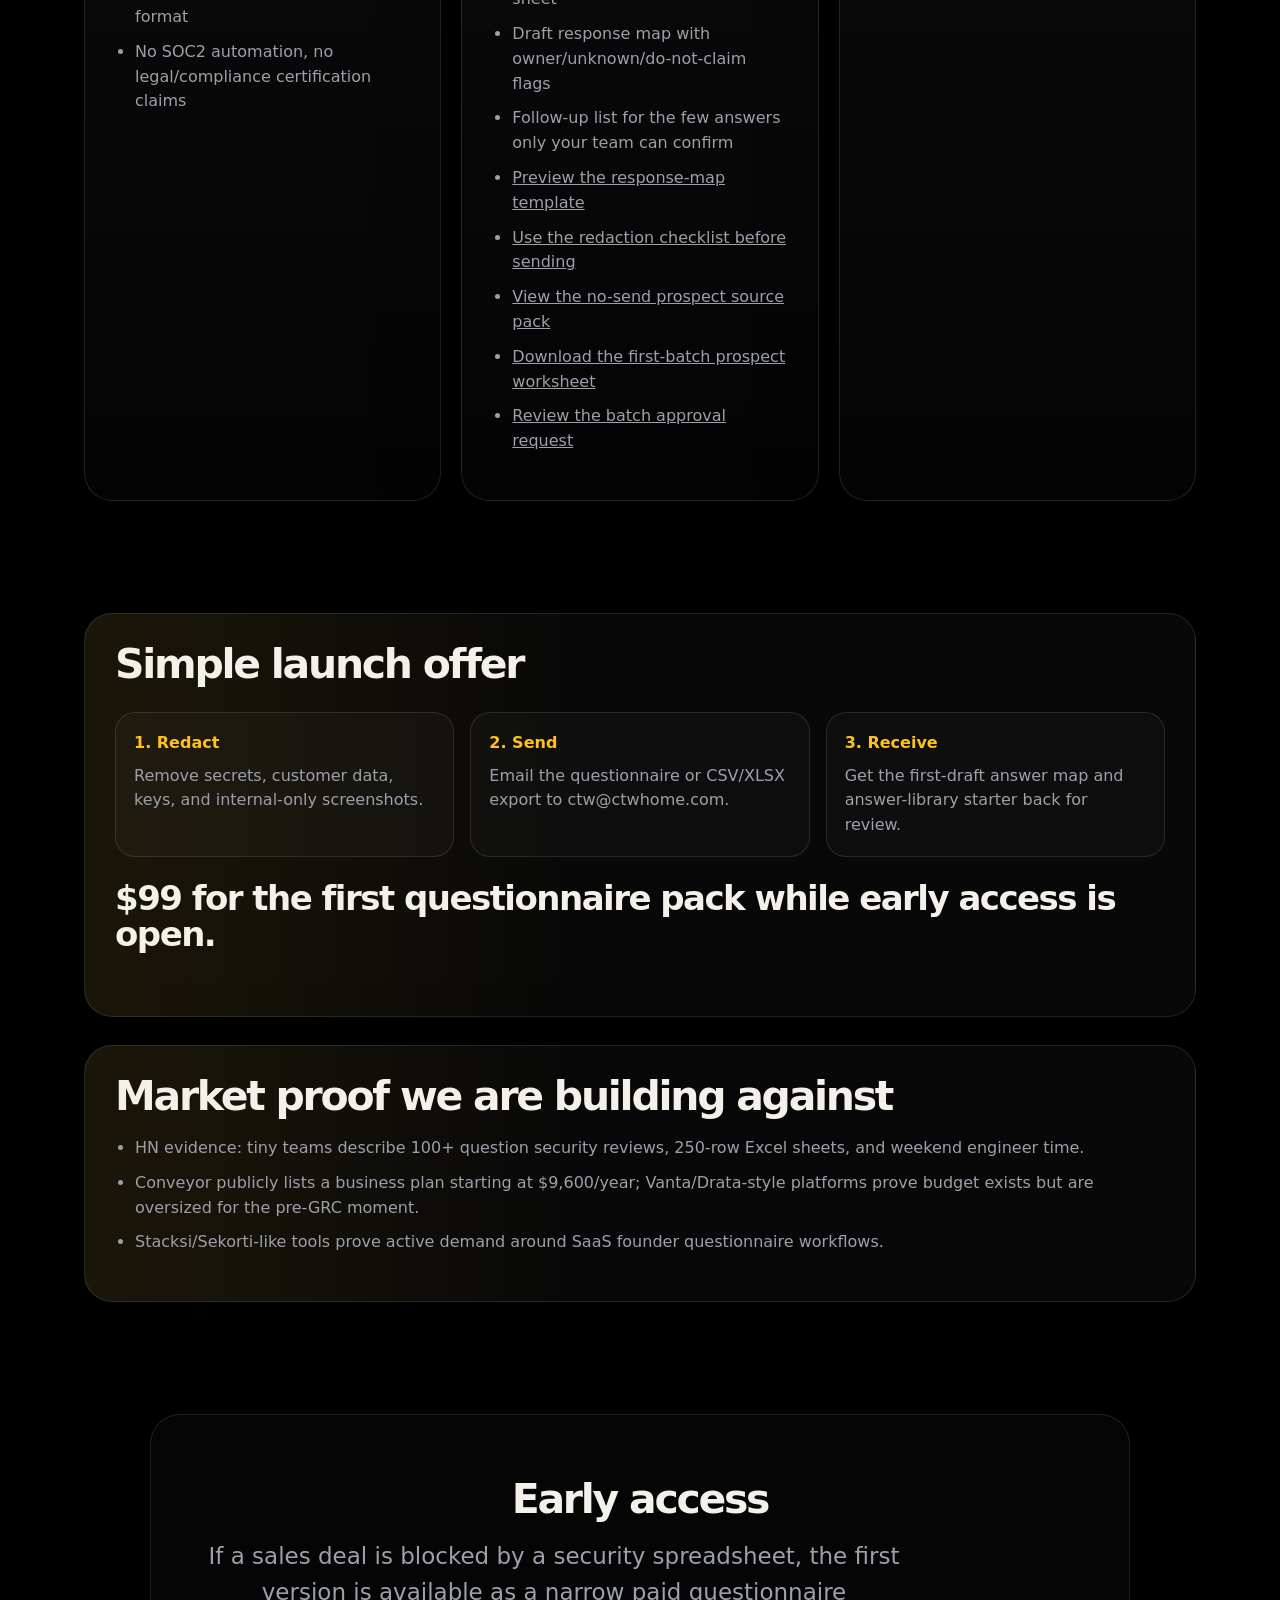
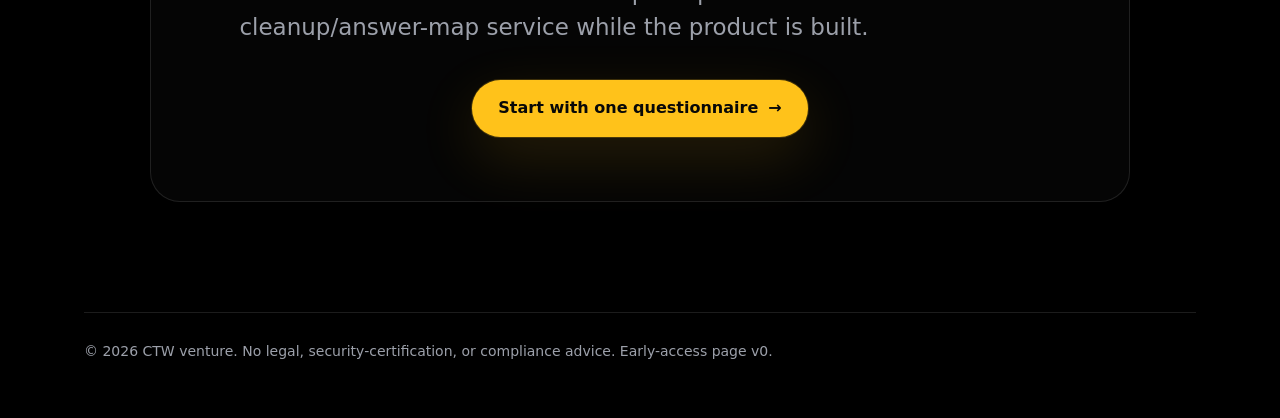
==== commit d2c9bc65: "Add questionnaire outreach approval pack" ====
--- a/index.html
+++ b/index.html
@@ -26,7 +26,7 @@
     </section>
     <section class="grid section">
       <div class="card"><h2>What it does</h2><ul><li>Questionnaire import + answer-library reuse</li><li>Confidence flags: answered / needs owner / do not claim</li><li>Export back to spreadsheet/doc format</li><li>No SOC2 automation, no legal/compliance certification claims</li></ul></div>
-      <div class="card"><h2>What you get first</h2><ul><li>One redacted questionnaire organized into themes</li><li>A reusable answer-library starter sheet</li><li>Draft response map with owner/unknown/do-not-claim flags</li><li>Follow-up list for the few answers only your team can confirm</li><li><a href="answer-map-template.csv">Preview the response-map template</a></li><li><a href="redaction-checklist.html">Use the redaction checklist before sending</a></li><li><a href="prospect-source-pack-2026-06-22.md">View the no-send prospect source pack</a></li><li><a href="first-batch-prospect-worksheet-2026-06-22.csv">Download the first-batch prospect worksheet</a></li></ul></div>
+      <div class="card"><h2>What you get first</h2><ul><li>One redacted questionnaire organized into themes</li><li>A reusable answer-library starter sheet</li><li>Draft response map with owner/unknown/do-not-claim flags</li><li>Follow-up list for the few answers only your team can confirm</li><li><a href="answer-map-template.csv">Preview the response-map template</a></li><li><a href="redaction-checklist.html">Use the redaction checklist before sending</a></li><li><a href="prospect-source-pack-2026-06-22.md">View the no-send prospect source pack</a></li><li><a href="first-batch-prospect-worksheet-2026-06-22.csv">Download the first-batch prospect worksheet</a></li><li><a href="approval-request-2026-06-23.md">Review the batch approval request</a></li></ul></div>
       <div class="card"><h2>Best fit</h2><p class="muted">Founder-led B2B SaaS teams with a real deal blocked by a customer security spreadsheet, not teams shopping for certification software.</p></div>
     </section>
     <section class="section card">
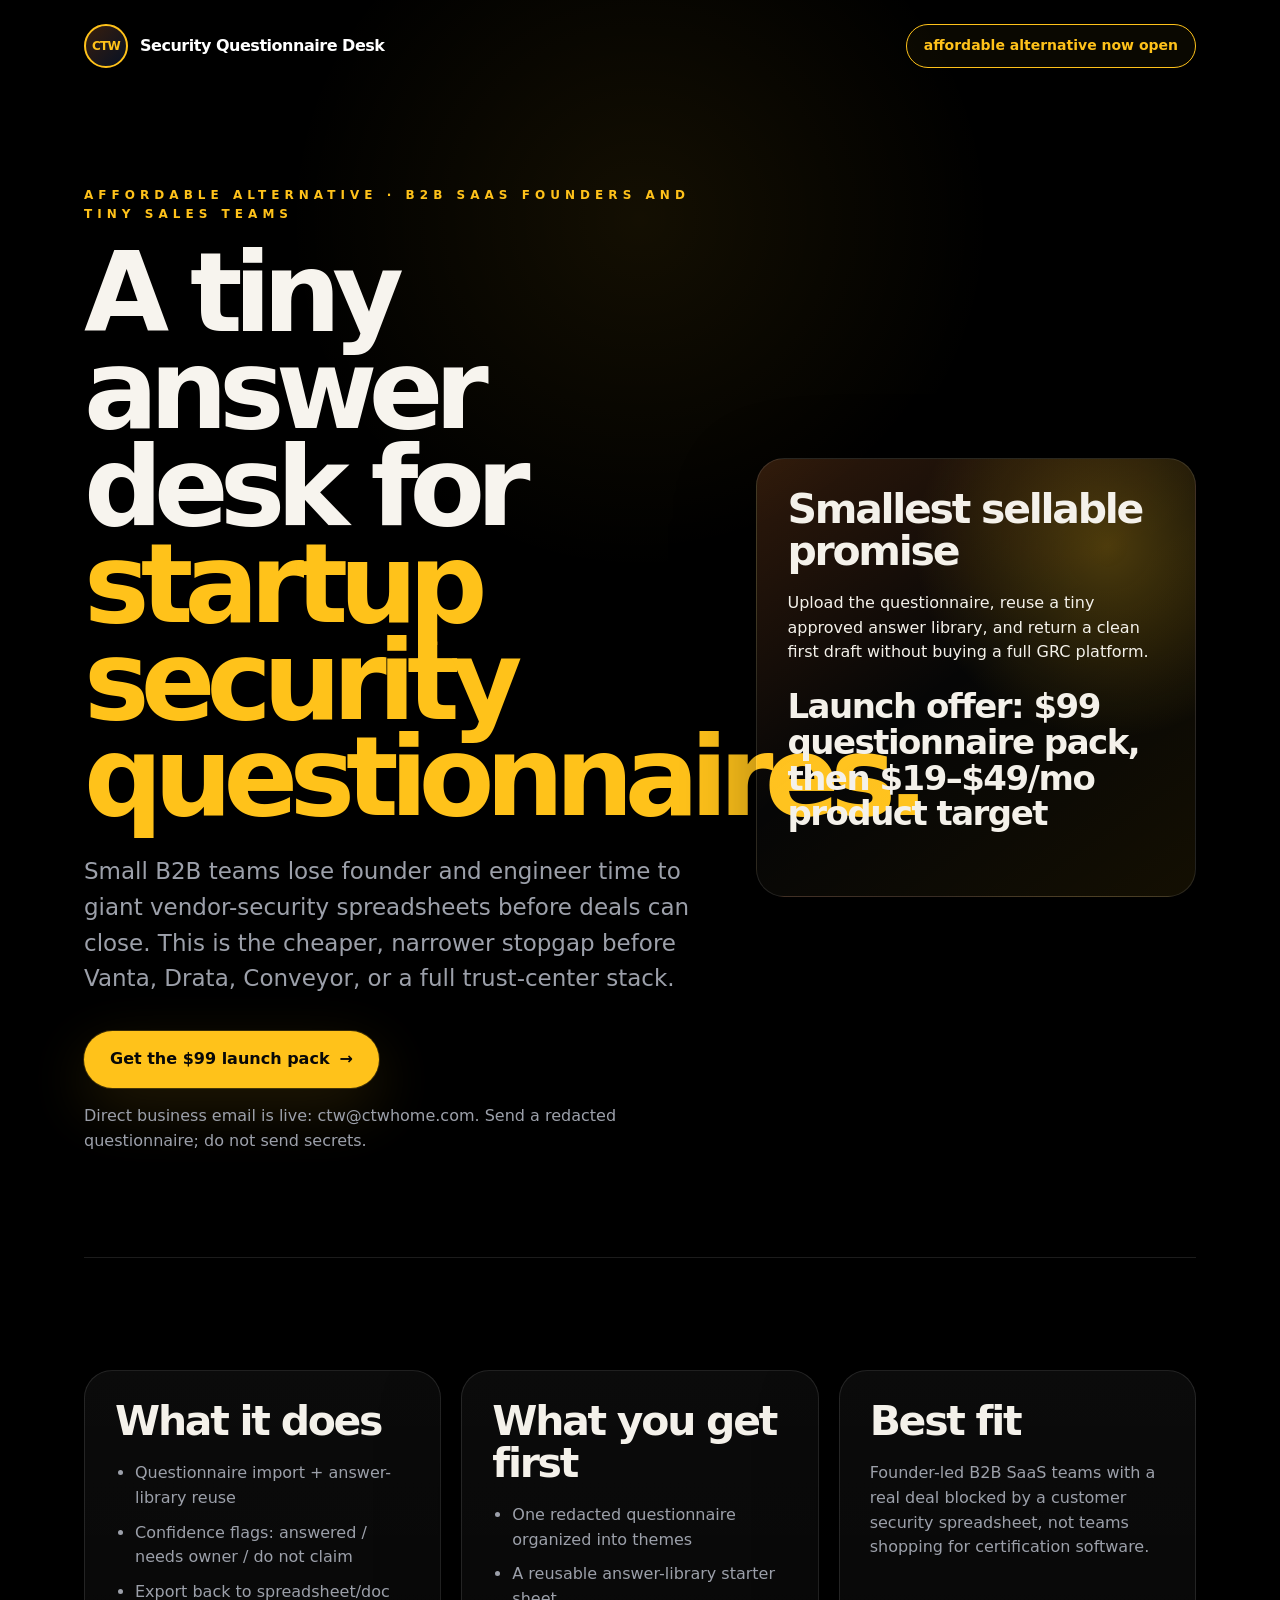
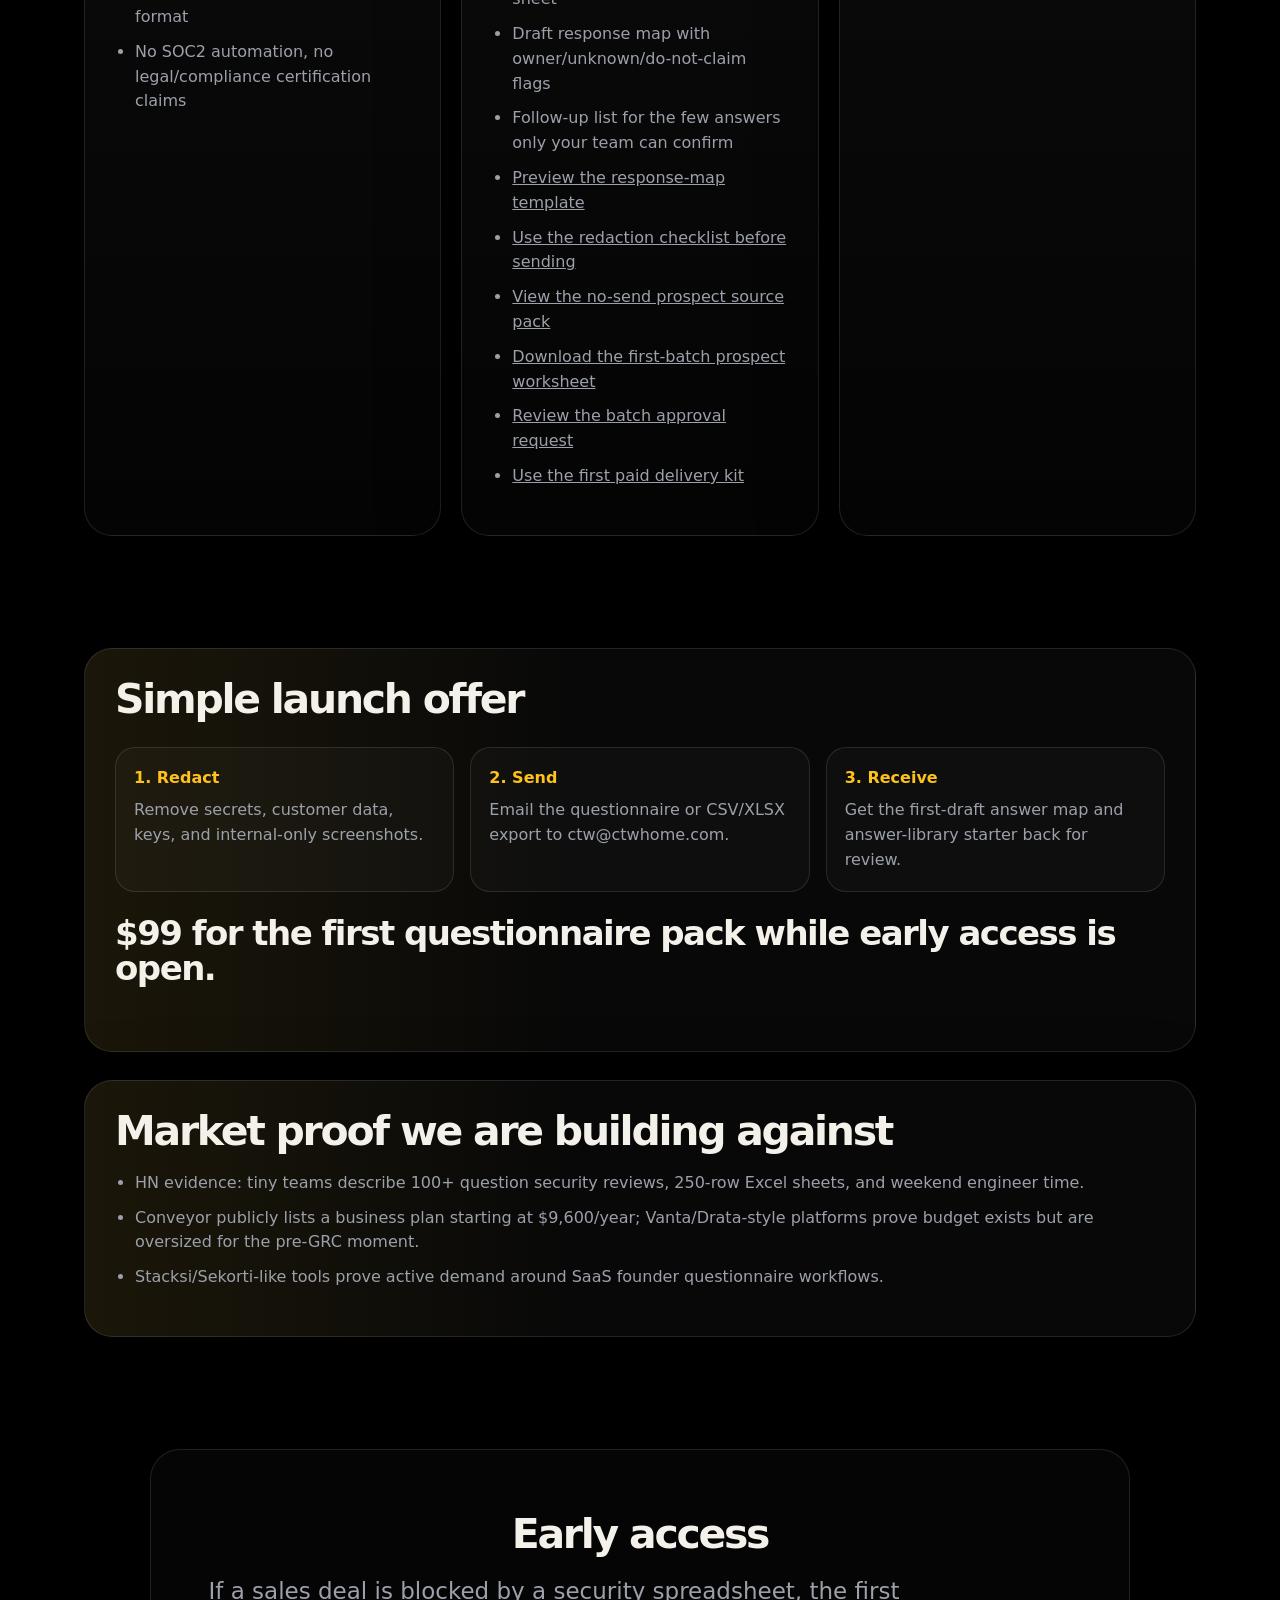
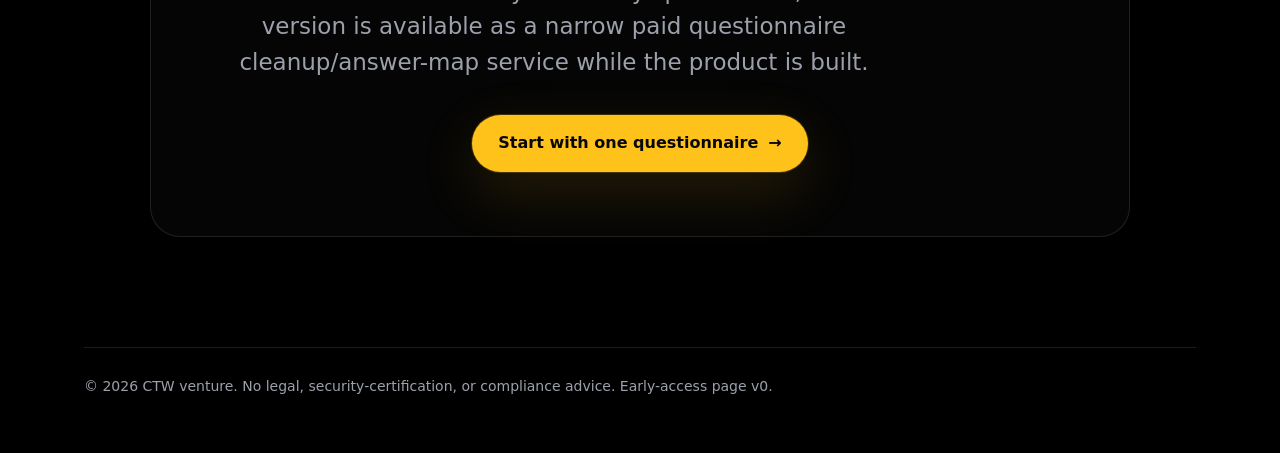
==== commit ad648727: "Add questionnaire first paid delivery kit" ====
--- a/index.html
+++ b/index.html
@@ -26,7 +26,7 @@
     </section>
     <section class="grid section">
       <div class="card"><h2>What it does</h2><ul><li>Questionnaire import + answer-library reuse</li><li>Confidence flags: answered / needs owner / do not claim</li><li>Export back to spreadsheet/doc format</li><li>No SOC2 automation, no legal/compliance certification claims</li></ul></div>
-      <div class="card"><h2>What you get first</h2><ul><li>One redacted questionnaire organized into themes</li><li>A reusable answer-library starter sheet</li><li>Draft response map with owner/unknown/do-not-claim flags</li><li>Follow-up list for the few answers only your team can confirm</li><li><a href="answer-map-template.csv">Preview the response-map template</a></li><li><a href="redaction-checklist.html">Use the redaction checklist before sending</a></li><li><a href="prospect-source-pack-2026-06-22.md">View the no-send prospect source pack</a></li><li><a href="first-batch-prospect-worksheet-2026-06-22.csv">Download the first-batch prospect worksheet</a></li><li><a href="approval-request-2026-06-23.md">Review the batch approval request</a></li></ul></div>
+      <div class="card"><h2>What you get first</h2><ul><li>One redacted questionnaire organized into themes</li><li>A reusable answer-library starter sheet</li><li>Draft response map with owner/unknown/do-not-claim flags</li><li>Follow-up list for the few answers only your team can confirm</li><li><a href="answer-map-template.csv">Preview the response-map template</a></li><li><a href="redaction-checklist.html">Use the redaction checklist before sending</a></li><li><a href="prospect-source-pack-2026-06-22.md">View the no-send prospect source pack</a></li><li><a href="first-batch-prospect-worksheet-2026-06-22.csv">Download the first-batch prospect worksheet</a></li><li><a href="approval-request-2026-06-23.md">Review the batch approval request</a></li><li><a href="first-paid-delivery-kit-2026-06-23.md">Use the first paid delivery kit</a></li></ul></div>
       <div class="card"><h2>Best fit</h2><p class="muted">Founder-led B2B SaaS teams with a real deal blocked by a customer security spreadsheet, not teams shopping for certification software.</p></div>
     </section>
     <section class="section card">
